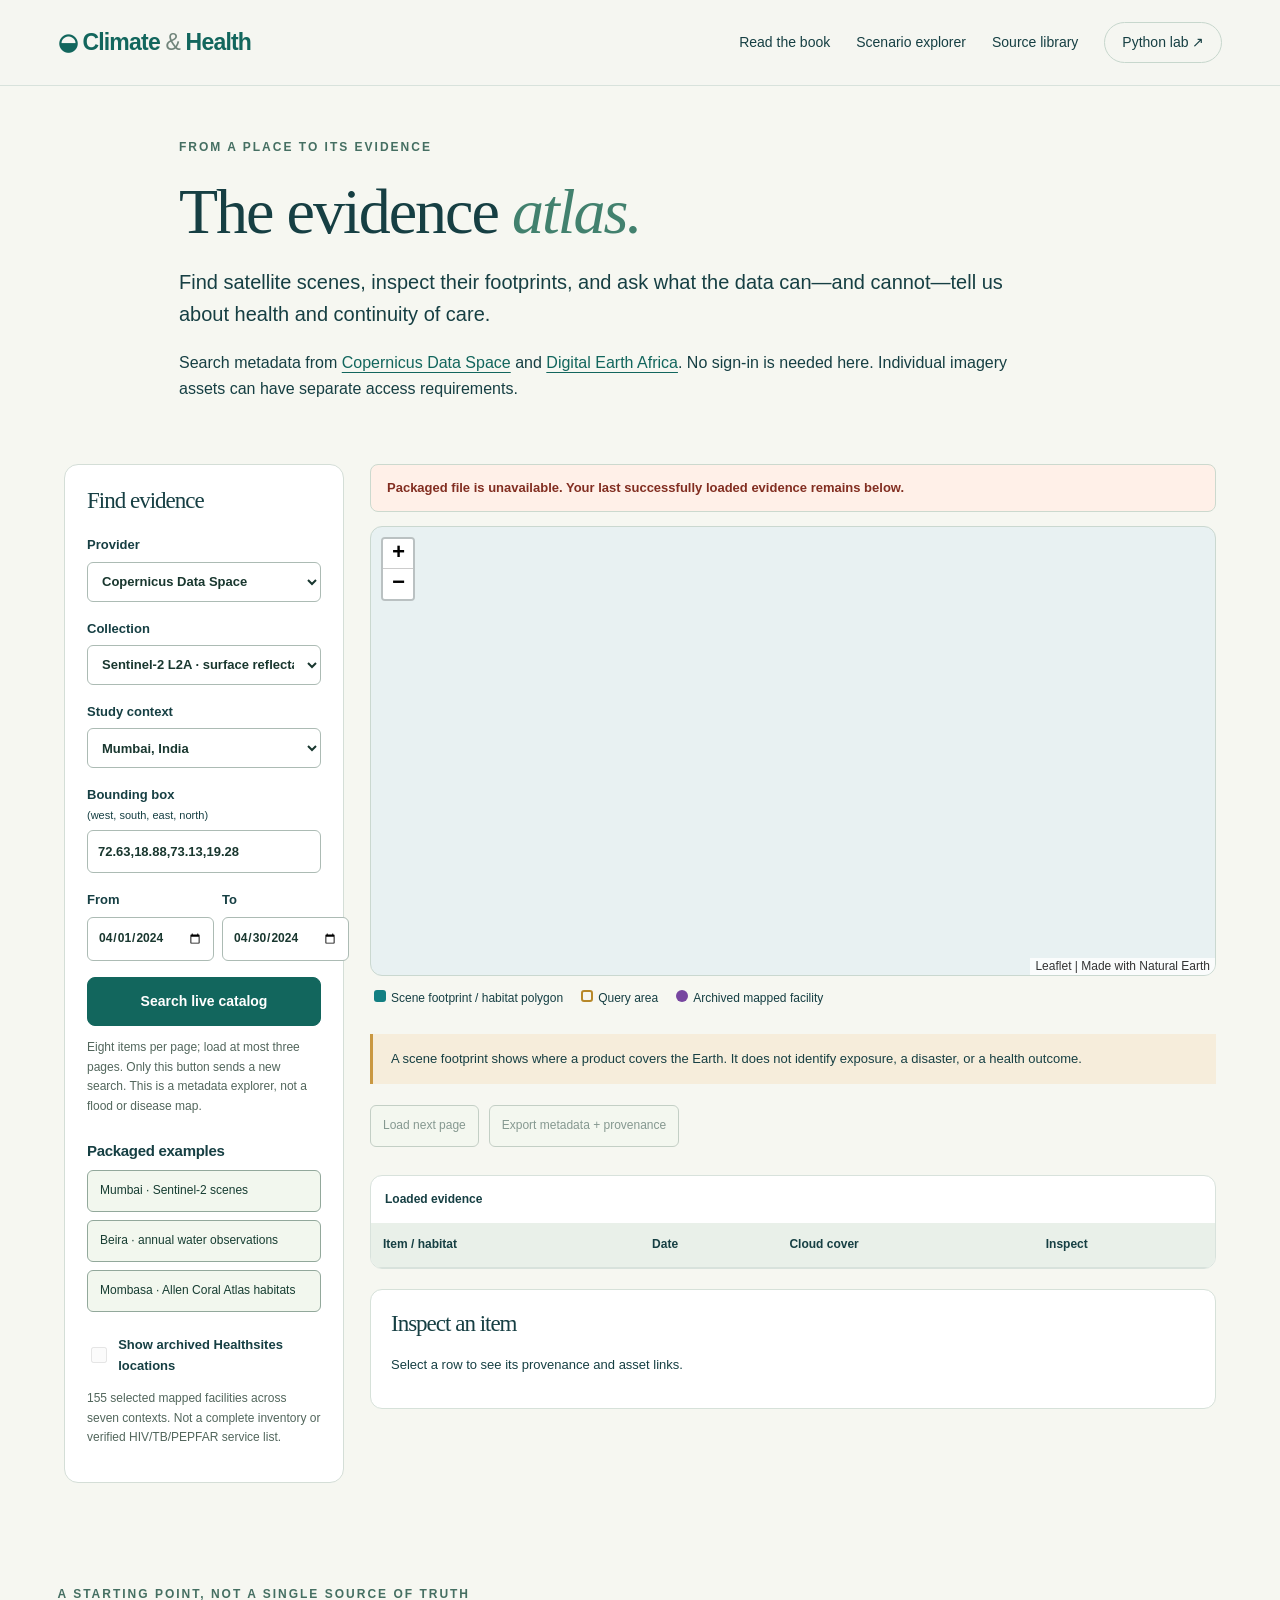
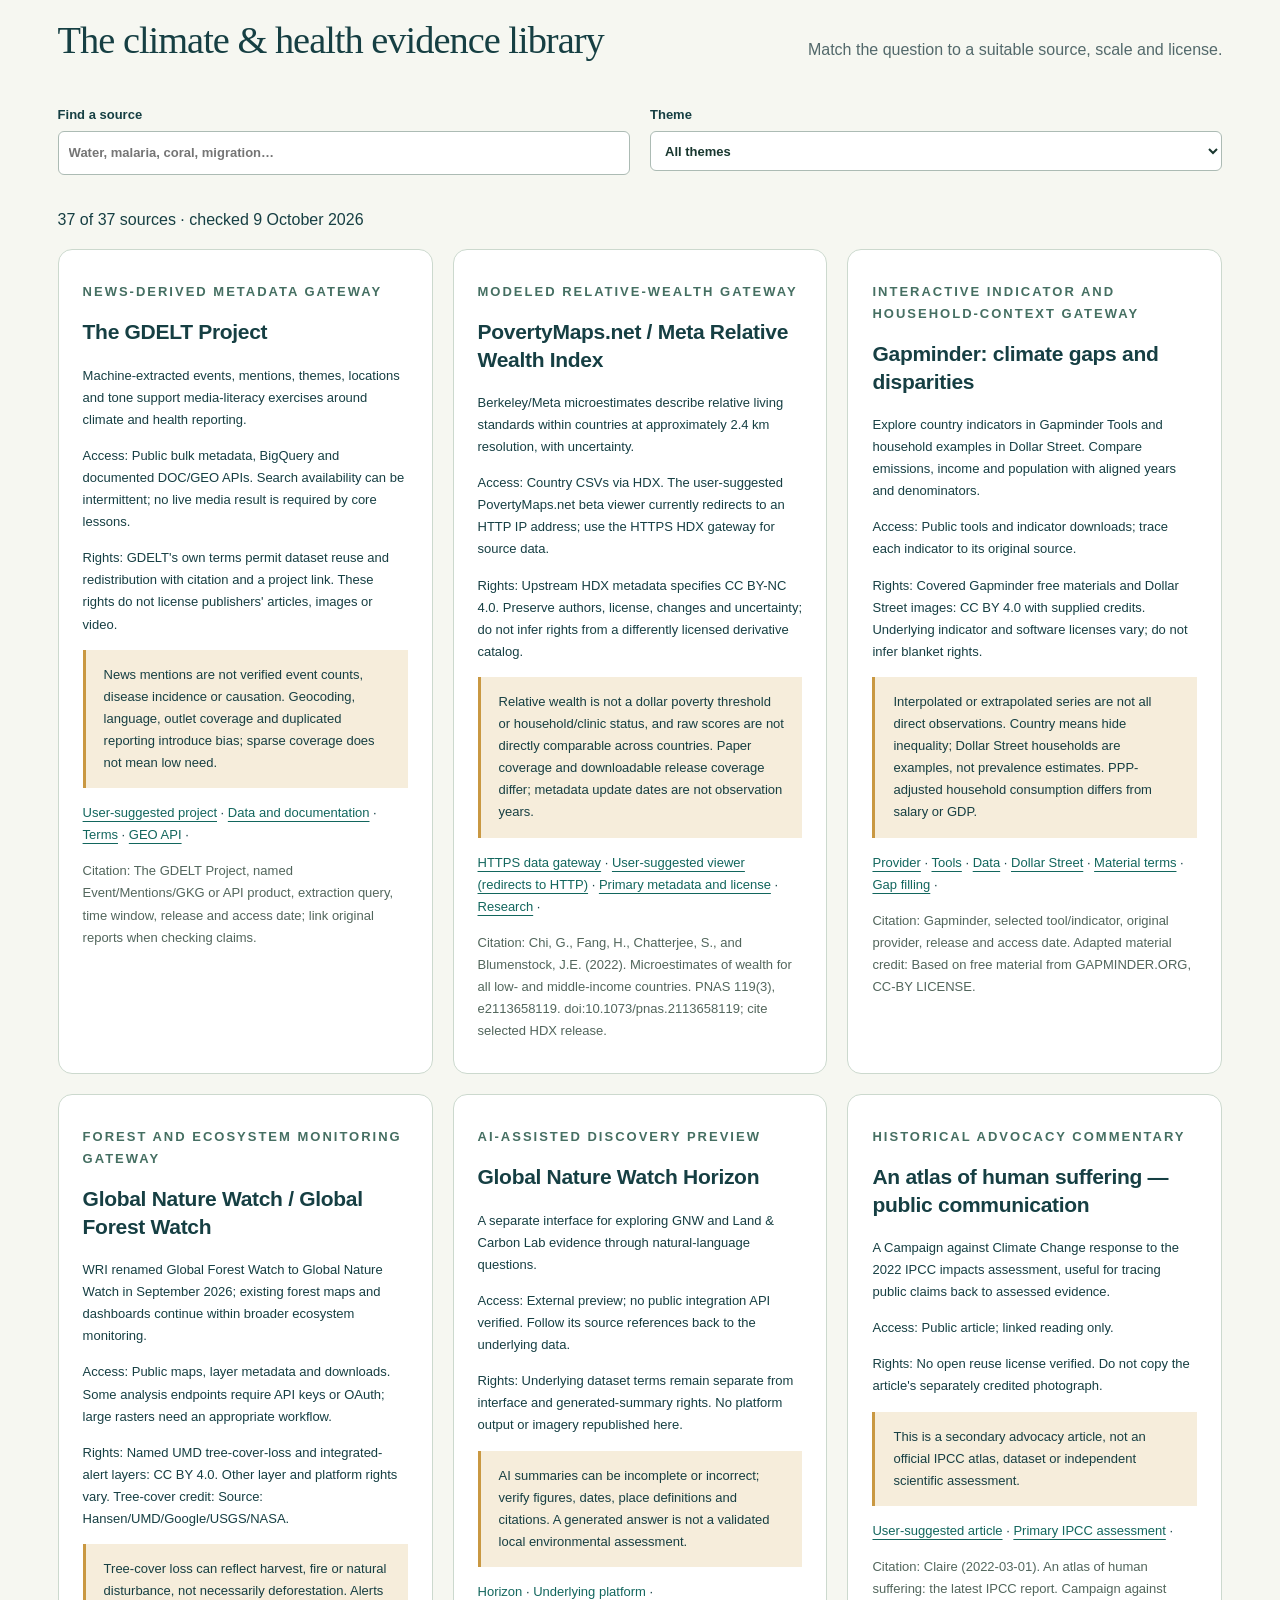
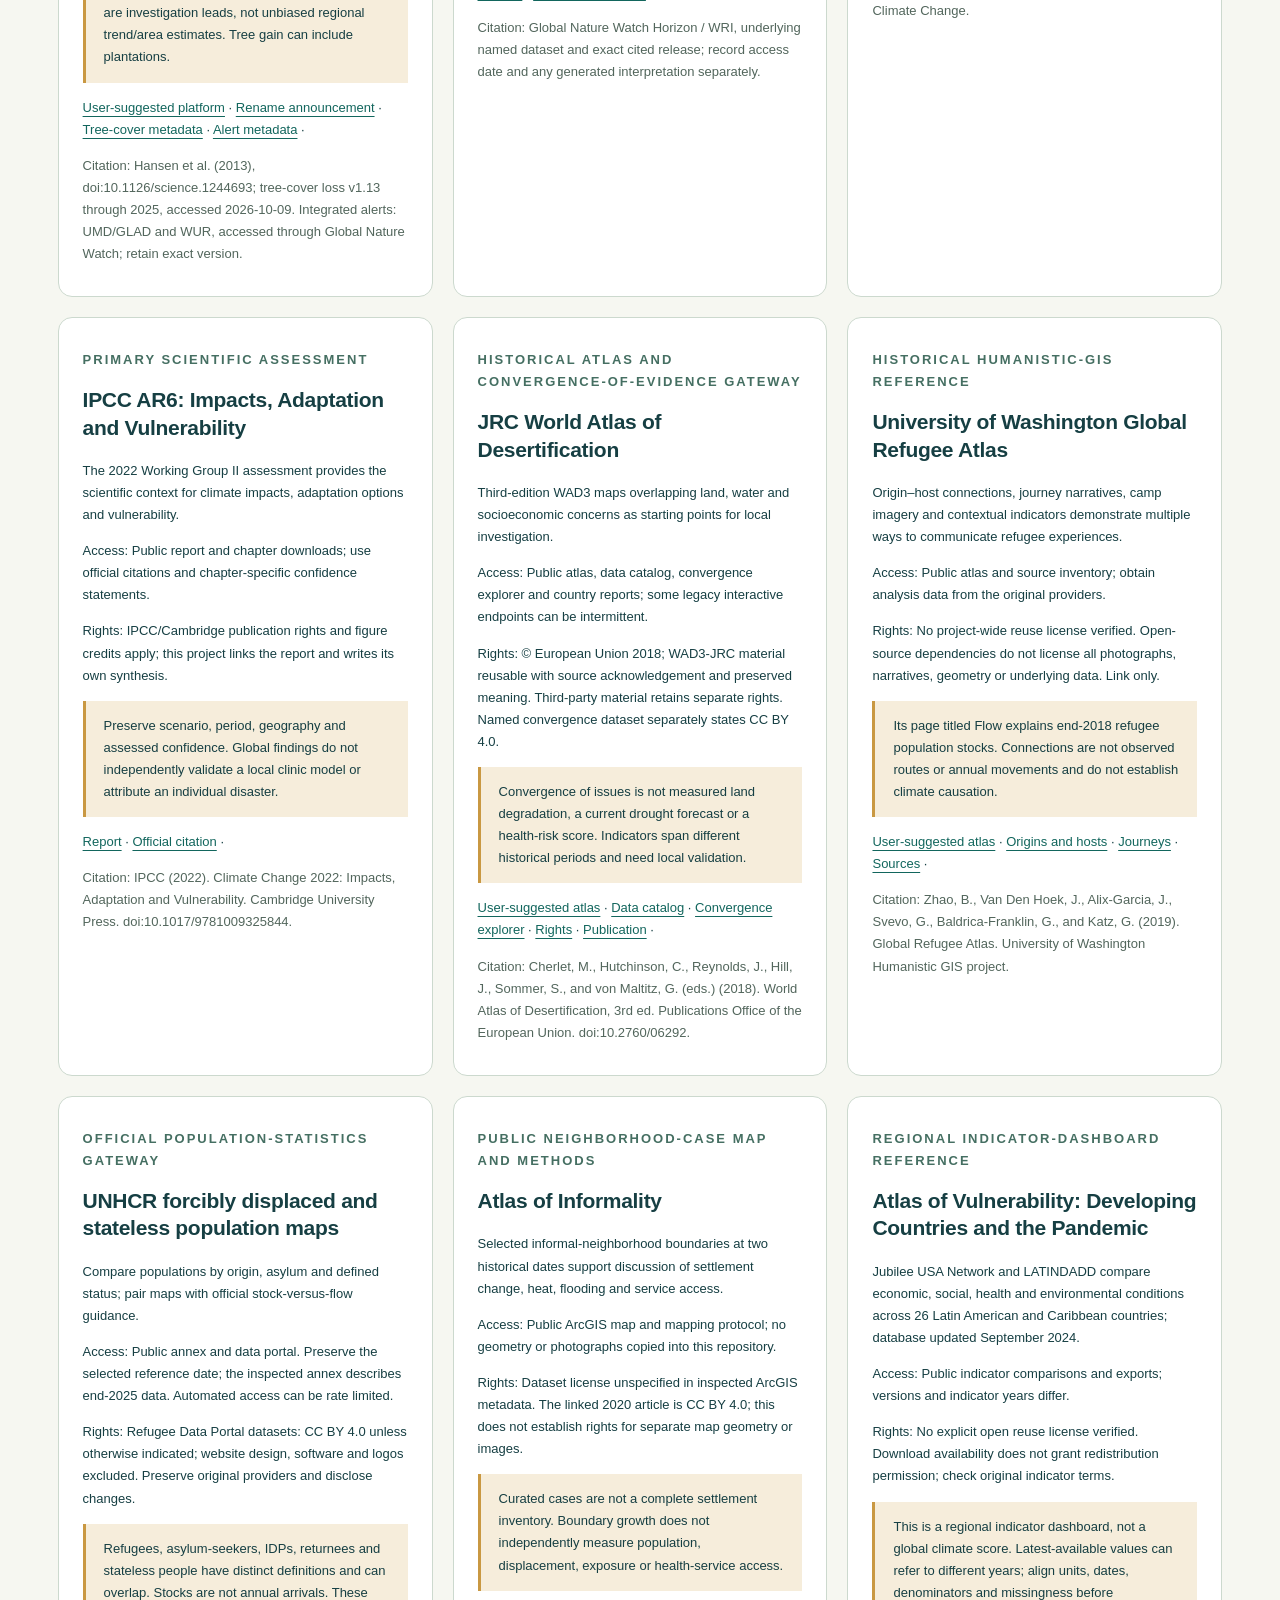
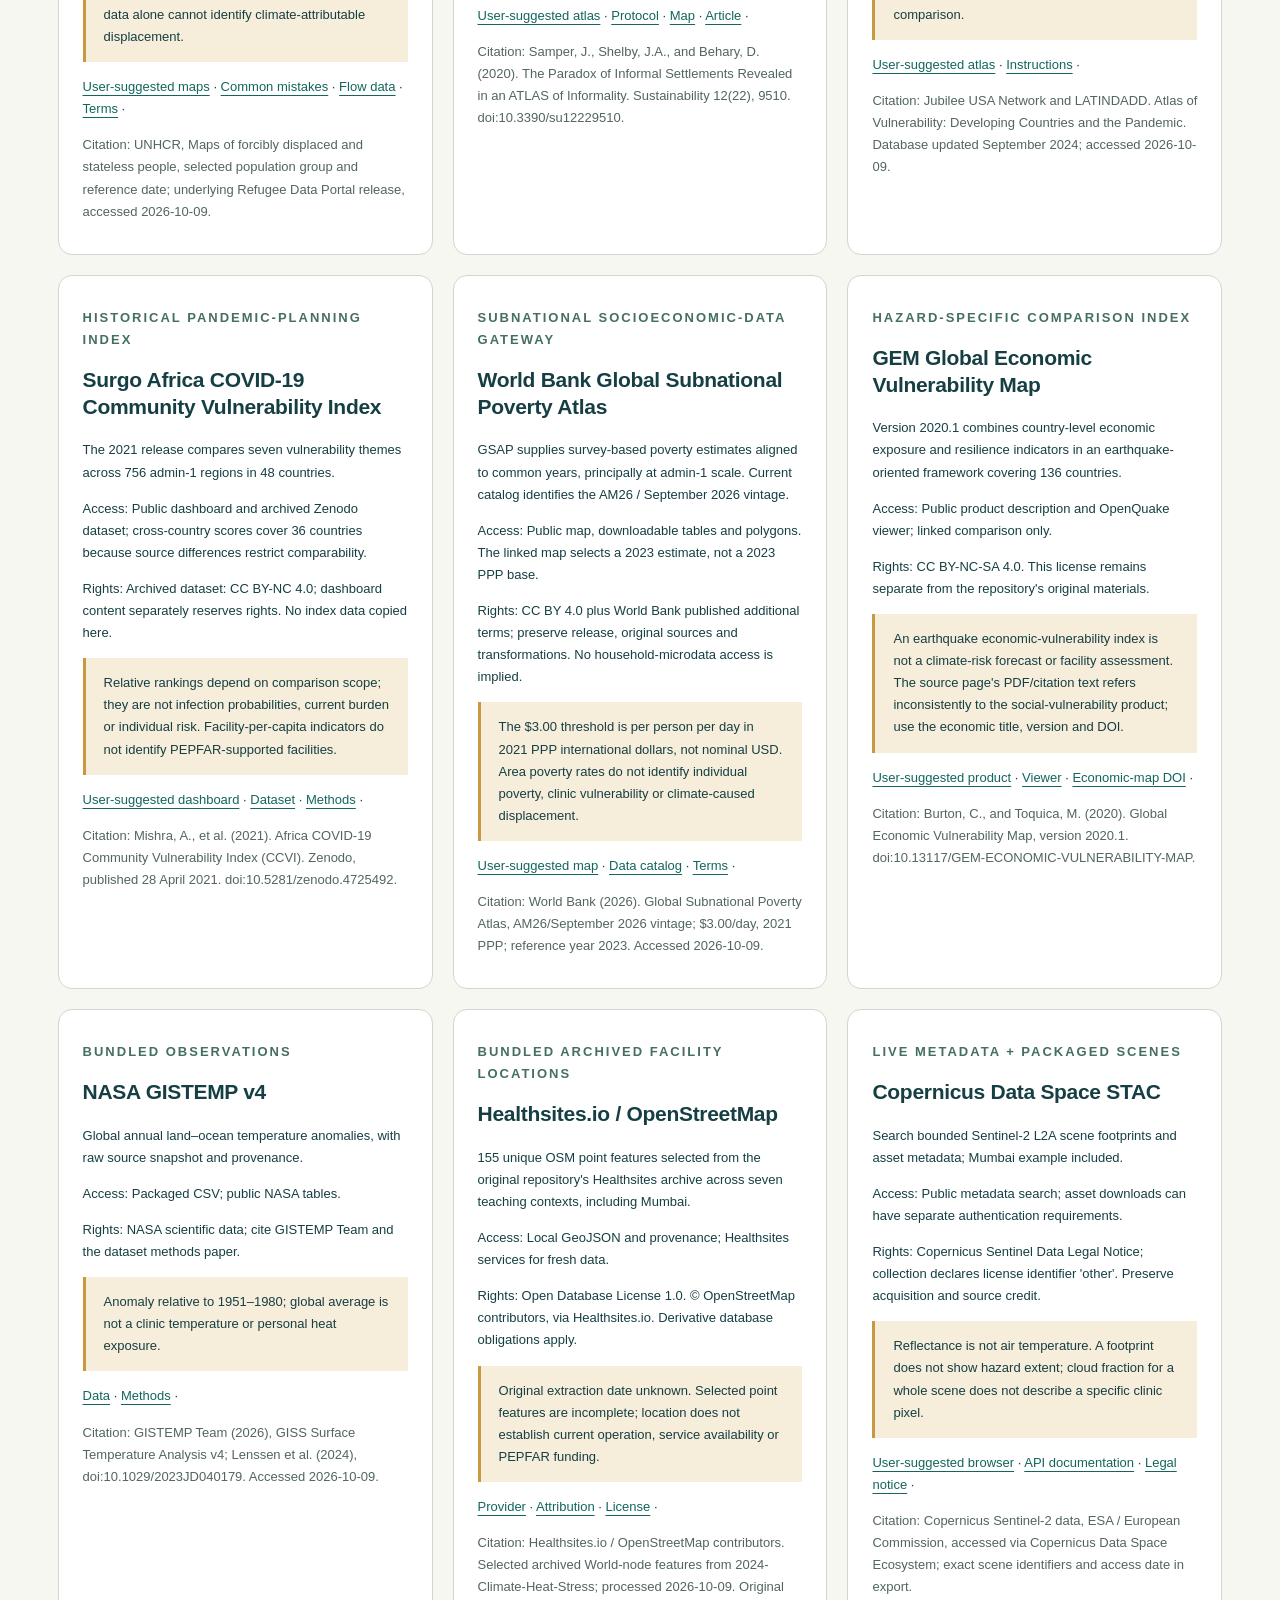
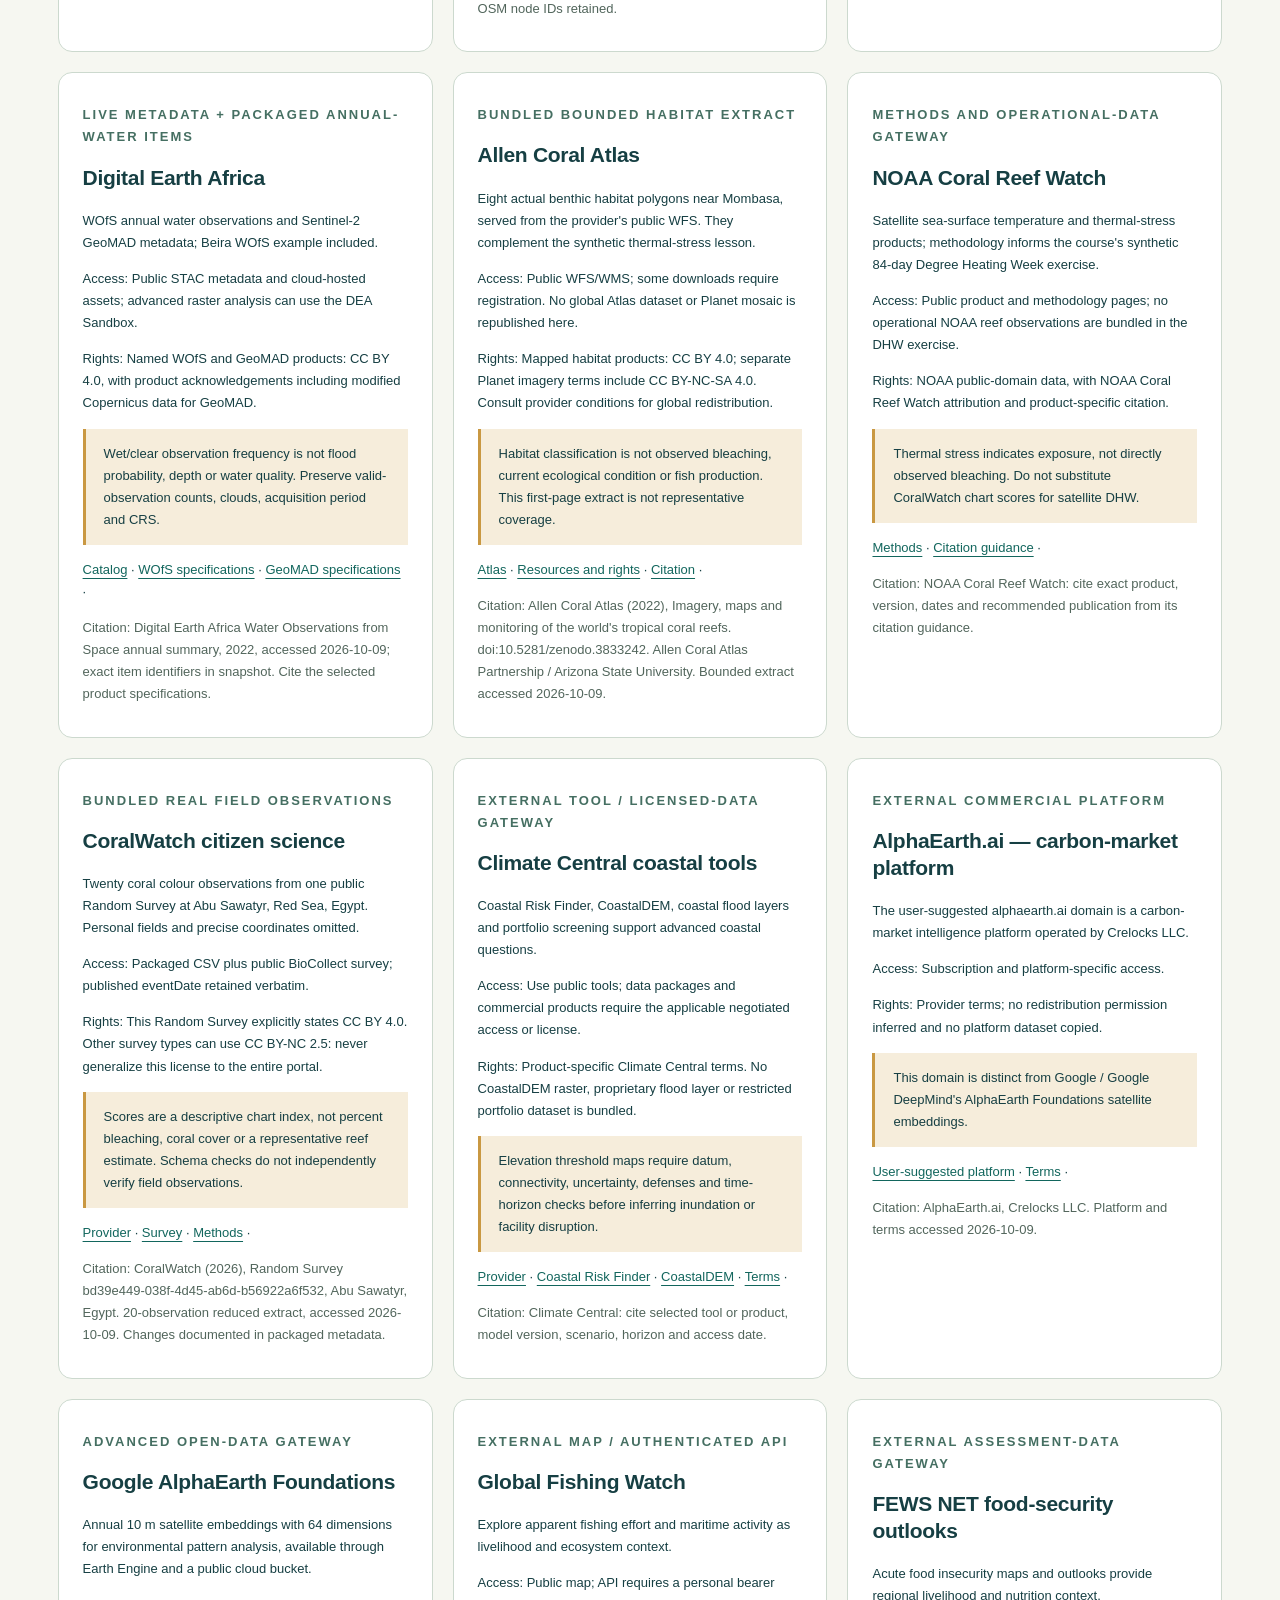
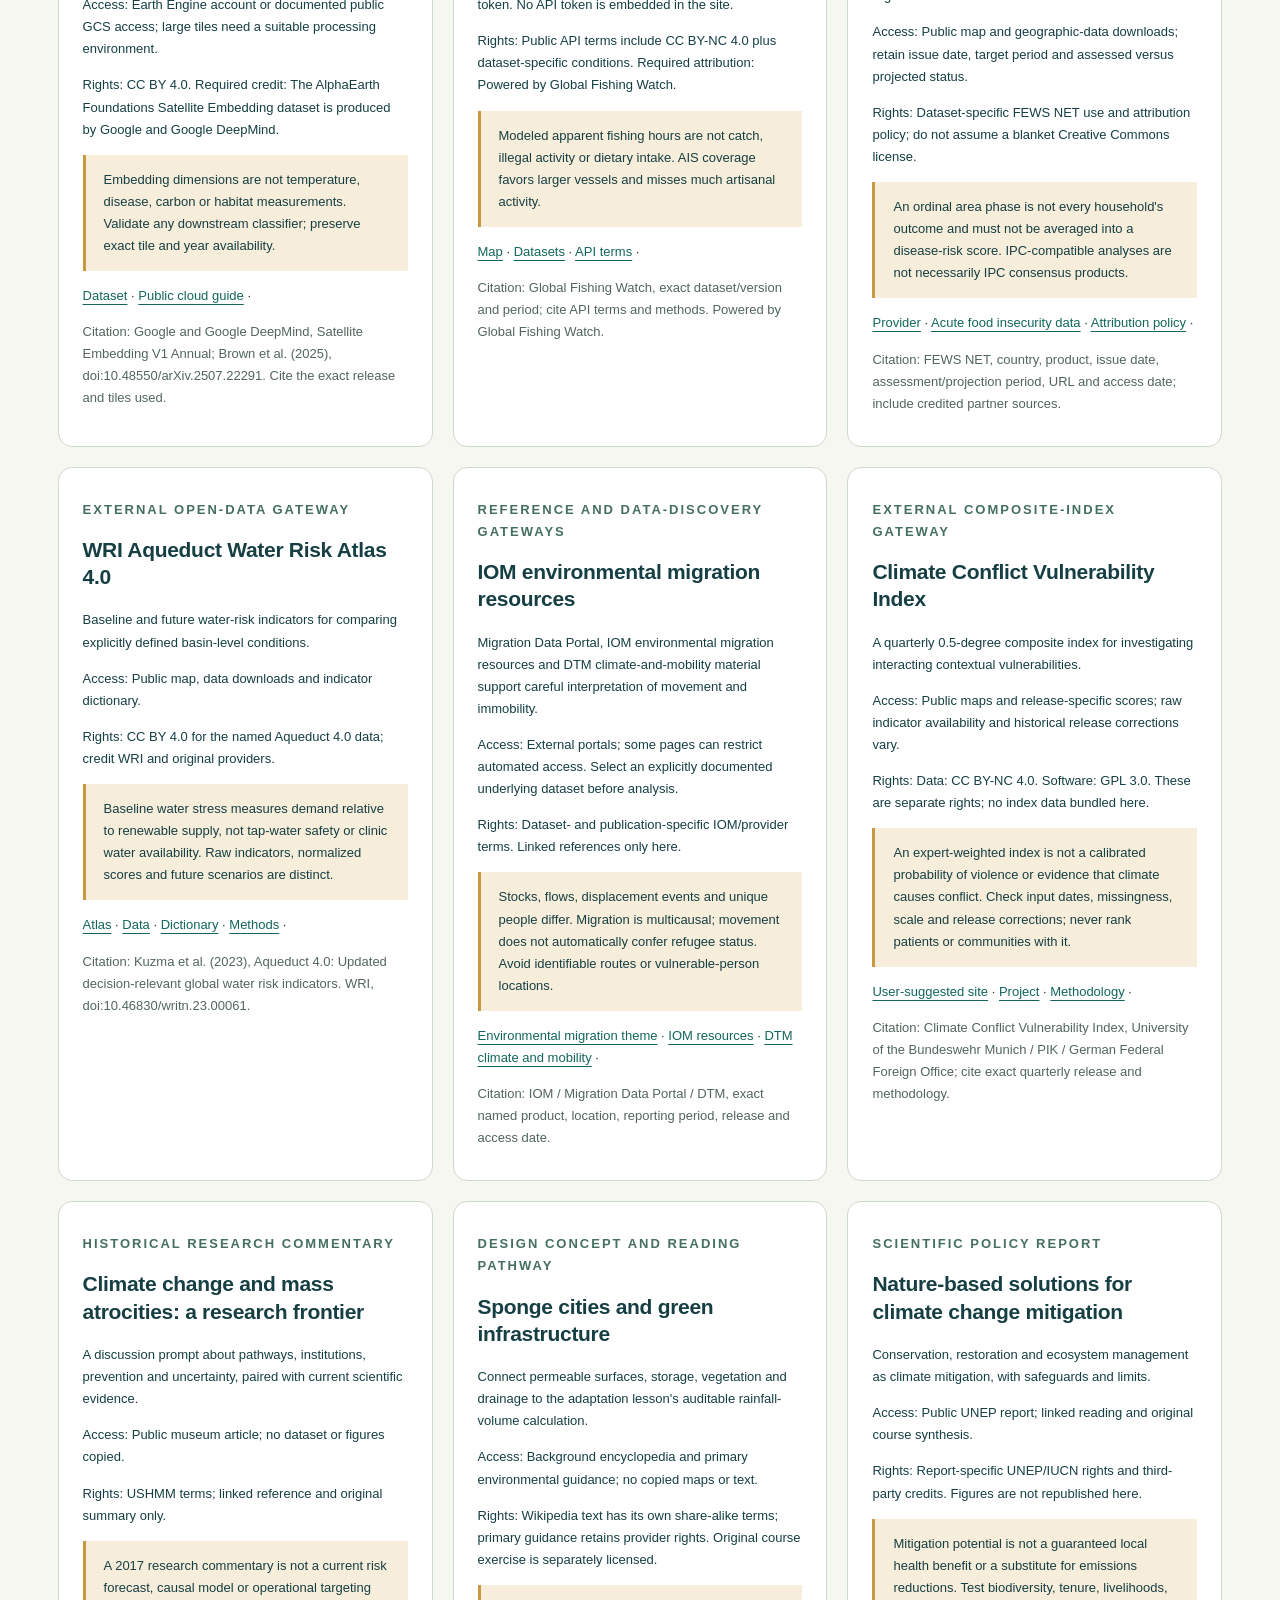
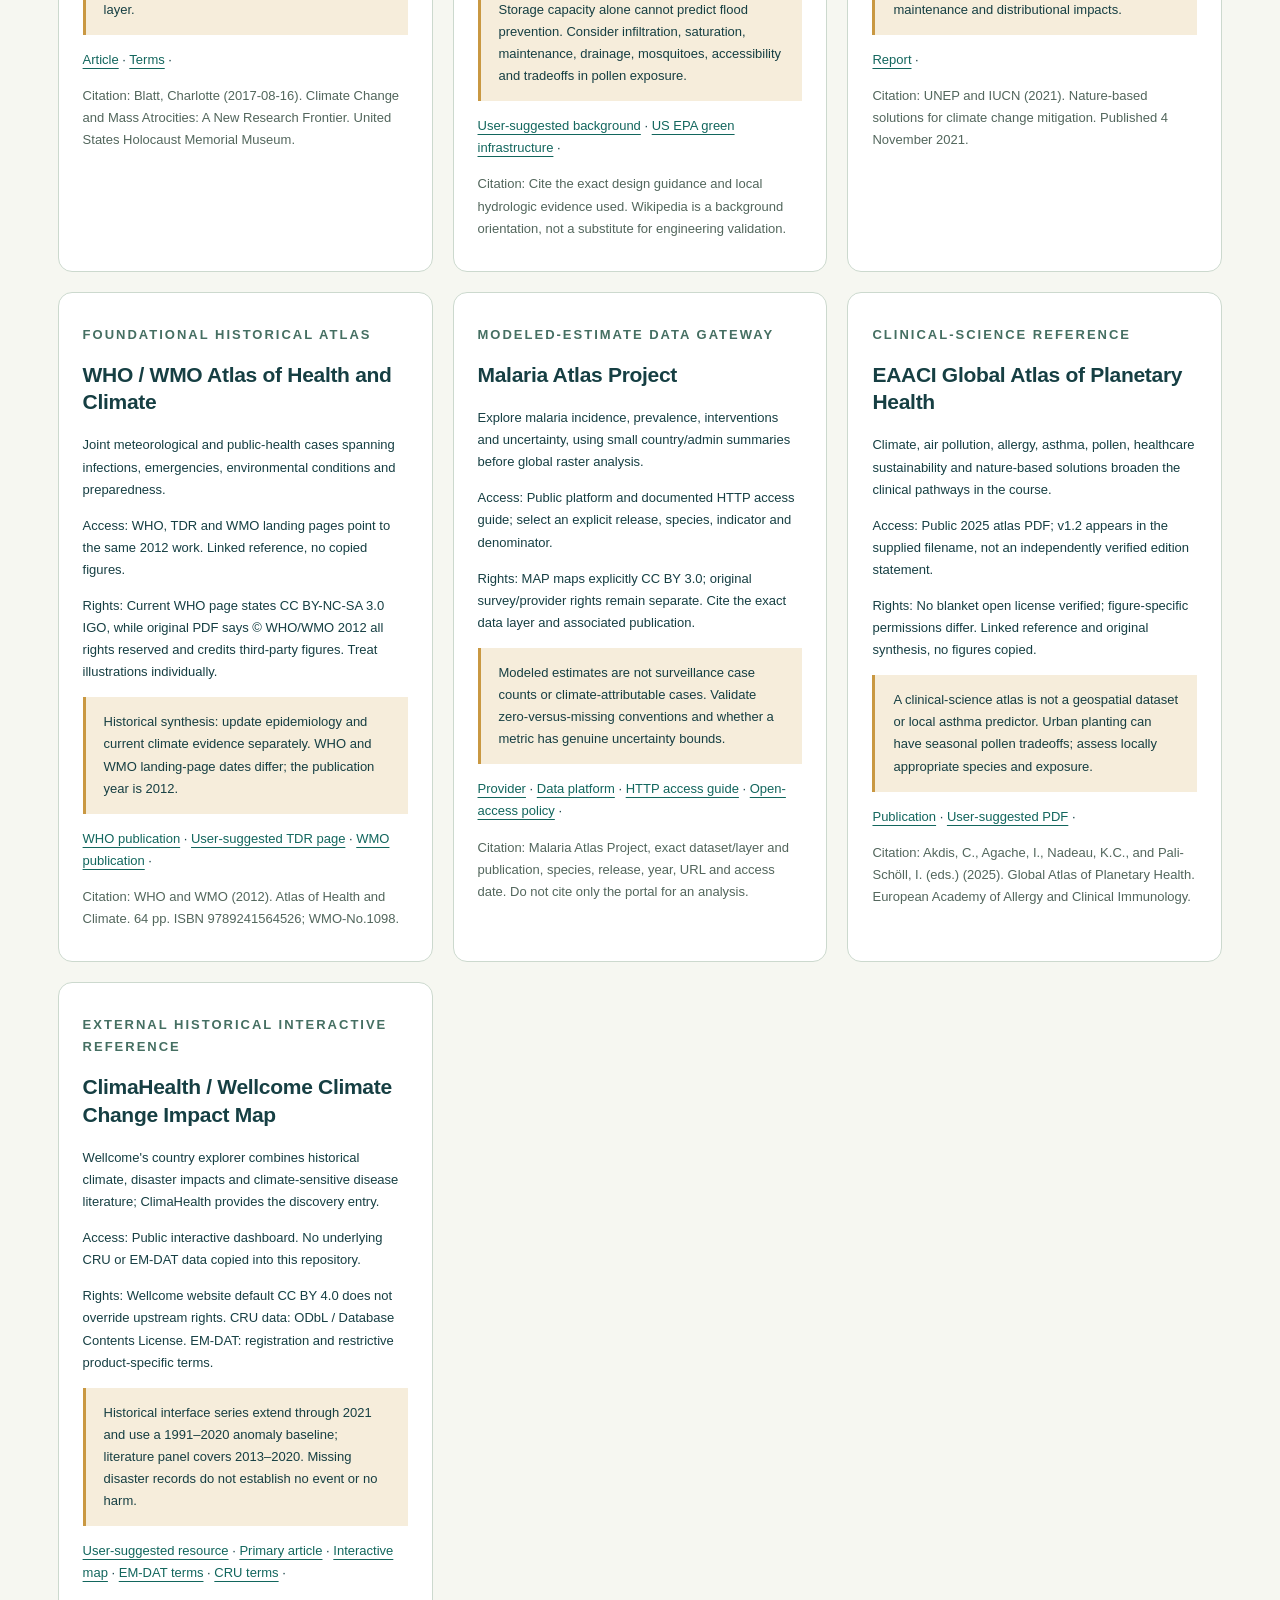
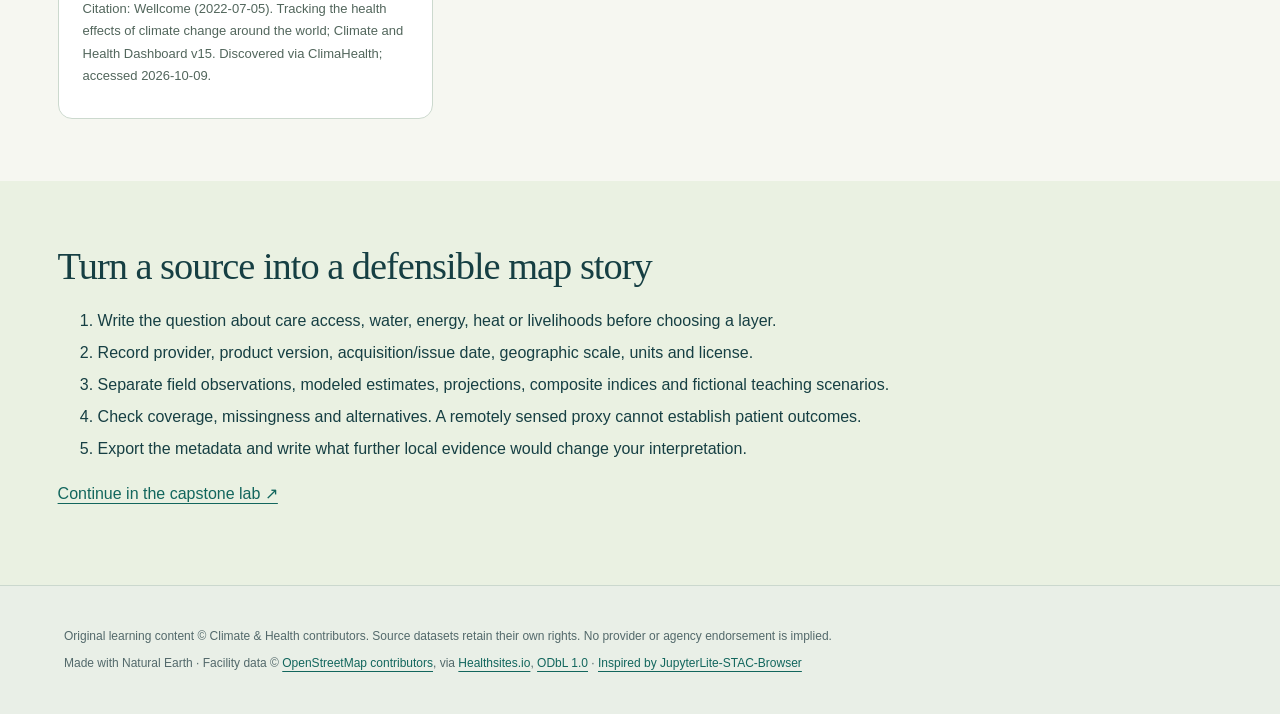
==== web/stac/index.html @ 59b3978a "feat: build climate and health JupyterLite learning site" ====
<!doctype html>
<html lang="en"><head><meta charset="utf-8"><meta name="viewport" content="width=device-width,initial-scale=1"><meta name="description" content="Discover Copernicus and Digital Earth Africa scene metadata, inspect real reef habitats, and explore a curated climate-health evidence library."><title>Evidence Atlas · Climate & Health</title><link rel="stylesheet" href="../site.css"><link rel="stylesheet" href="vendor/leaflet.css"><link rel="stylesheet" href="atlas.css"></head>
<body><a class="skip" href="#main">Skip to content</a><header class="topbar"><a class="brand" href="../">◒ Climate <span>&</span> Health</a><nav aria-label="Main"><a href="../book/">Read the book</a><a href="../explore/">Scenario explorer</a><a href="#library">Source library</a><a class="nav-button" href="../lite/lab/index.html?path=notebooks/00_start_here.ipynb">Python lab ↗</a></nav></header>
<main id="main"><section class="atlas-intro"><p class="eyebrow">From a place to its evidence</p><h1>The evidence <em>atlas.</em></h1><p class="lede">Find satellite scenes, inspect their footprints, and ask what the data can—and cannot—tell us about health and continuity of care.</p><p>Search metadata from <a href="https://browser.stac.dataspace.copernicus.eu/" target="_blank" rel="noopener">Copernicus Data Space</a> and <a href="https://explorer.digitalearth.africa/" target="_blank" rel="noopener">Digital Earth Africa</a>. No sign-in is needed here. Individual imagery assets can have separate access requirements.</p></section>
<section class="atlas-workspace" aria-label="Satellite metadata explorer"><form id="search-form" class="atlas-controls"><h2>Find evidence</h2>
<label>Provider<select id="provider"><option value="copernicus">Copernicus Data Space</option><option value="dea">Digital Earth Africa</option></select></label>
<label>Collection<select id="collection"><option value="sentinel-2-l2a">Sentinel-2 L2A · surface reflectance</option></select></label>
<label>Study context<select id="context"><option value="mumbai">Mumbai, India</option><option value="beira">Beira, Mozambique</option><option value="durban">Durban, South Africa</option><option value="mombasa">Mombasa, Kenya</option><option value="lusaka">Lusaka, Zambia</option><option value="kampala">Kampala, Uganda</option><option value="lagos">Lagos, Nigeria</option></select></label>
<label>Bounding box <span>(west, south, east, north)</span><input id="bbox" value="72.63,18.88,73.13,19.28" required></label>
<div class="date-row"><label>From<input id="start" type="date" value="2024-04-01" required></label><label>To<input id="end" type="date" value="2024-04-30" required></label></div>
<button class="button" type="submit" id="search">Search live catalog</button><p class="hint">Eight items per page; load at most three pages. Only this button sends a new search. This is a metadata explorer, not a flood or disease map.</p>
<h3>Packaged examples</h3><button type="button" class="snapshot" data-snapshot="copernicus_mumbai">Mumbai · Sentinel-2 scenes</button><button type="button" class="snapshot" data-snapshot="dea_beira">Beira · annual water observations</button><button type="button" class="snapshot" data-snapshot="allen_mombasa">Mombasa · Allen Coral Atlas habitats</button>
<label class="check"><input type="checkbox" id="facilities"> Show archived Healthsites locations</label><p class="hint">155 selected mapped facilities across seven contexts. Not a complete inventory or verified HIV/TB/PEPFAR service list.</p></form>
<div class="atlas-results"><p id="status" role="status" aria-live="polite">Choose a packaged example or search a live catalog.</p><div id="evidence-map" role="region" aria-label="Satellite footprints and contextual facility locations"></div><div class="map-key"><span><i class="swatch scene"></i>Scene footprint / habitat polygon</span><span><i class="swatch area"></i>Query area</span><span><i class="swatch facility"></i>Archived mapped facility</span></div><p id="interpretation" class="note">A scene footprint shows where a product covers the Earth. It does not identify exposure, a disaster, or a health outcome.</p>
<div class="result-actions"><button id="next" type="button" disabled>Load next page</button><button id="export" type="button" disabled>Export metadata + provenance</button></div><p id="loaded-query" class="hint"></p><div class="table-wrap"><table><caption id="result-caption">Loaded evidence</caption><thead><tr><th scope="col">Item / habitat</th><th scope="col">Date</th><th scope="col">Cloud cover</th><th scope="col">Inspect</th></tr></thead><tbody id="results"></tbody></table></div><section id="detail" class="detail" aria-live="polite"><h2>Inspect an item</h2><p>Select a row to see its provenance and asset links.</p></section>
</div></section>
<section id="library" class="section"><div class="section-heading"><div><p class="eyebrow">A starting point, not a single source of truth</p><h2>The climate & health evidence library</h2></div><p>Match the question to a suitable source, scale and license.</p></div><div class="library-controls"><label>Find a source<input id="source-search" type="search" placeholder="Water, malaria, coral, migration…"></label><label>Theme<select id="theme"><option value="all">All themes</option></select></label></div><p id="library-count" role="status"></p><div id="source-cards" class="source-grid"></div></section>
<section class="section reading-task"><h2>Turn a source into a defensible map story</h2><ol><li>Write the question about care access, water, energy, heat or livelihoods before choosing a layer.</li><li>Record provider, product version, acquisition/issue date, geographic scale, units and license.</li><li>Separate field observations, modeled estimates, projections, composite indices and fictional teaching scenarios.</li><li>Check coverage, missingness and alternatives. A remotely sensed proxy cannot establish patient outcomes.</li><li>Export the metadata and write what further local evidence would change your interpretation.</li></ol><p><a href="../lite/lab/index.html?path=notebooks/12_capstone.ipynb">Continue in the capstone lab ↗</a></p></section>
</main><footer class="atlas-footer"><p>Original learning content © Climate & Health contributors. Source datasets retain their own rights. No provider or agency endorsement is implied.</p><p>Made with Natural Earth · Facility data © <a href="https://www.openstreetmap.org/copyright">OpenStreetMap contributors</a>, via <a href="https://healthsites.io/">Healthsites.io</a>, <a href="../data/healthsites_ODbL-1.0.txt">ODbL 1.0</a> · <a href="https://github.com/jltobias/JupyterLite-STAC-Browser">Inspired by JupyterLite-STAC-Browser</a></p></footer><script src="vendor/leaflet.js"></script><script type="module" src="atlas.js"></script></body></html>
---- web/site.css ----
[hidden]{display:none!important}
:root{--ink:#163f43;--muted:#53696b;--teal:#12665d;--dark:#103c3d;--paper:#f6f7f1;--line:#d8e2dc;--mint:#e2eee4;--gold:#d8a758;--white:#fff;--radius:18px}*{box-sizing:border-box}body{margin:0;background:var(--paper);color:var(--ink);font-family:Inter,"Segoe UI",Arial,sans-serif;font-size:16px;line-height:1.65}a{color:var(--teal);text-underline-offset:4px}button,input,select{font:inherit}button,a,input,select,summary{touch-action:manipulation}button{cursor:pointer}a:focus-visible,button:focus-visible,input:focus-visible,select:focus-visible,summary:focus-visible{outline:3px solid #bd7511;outline-offset:4px}.skip{position:absolute;left:8px;top:-100px;z-index:100;background:white;padding:10px}.skip:focus{top:8px}.topbar{padding:22px 4.5%;border-bottom:1px solid var(--line);display:flex;align-items:center;justify-content:space-between;gap:24px;background:#f6f7f1ed}.brand{text-decoration:none;font-size:23px;font-weight:750;white-space:nowrap;letter-spacing:-.8px}.brand span:not(.brandmark){font-weight:400;color:#71857b}.brandmark{font-size:30px;margin-right:8px;color:#4f8a72}.topbar nav{display:flex;align-items:center;gap:26px;font-size:14px}.topbar nav a{text-decoration:none;color:var(--ink)}.nav-button{border:1px solid #c7d7cd;padding:8px 17px;border-radius:24px}.hero{display:grid;grid-template-columns:1fr 1fr;gap:5%;padding:70px 4.5% 48px;max-width:1600px;margin:auto}.hero-copy{align-self:center;max-width:690px}.eyebrow{font-size:12px;font-weight:750;letter-spacing:2px;text-transform:uppercase;color:#456f62;margin:0 0 20px}h1{font-family:Georgia,serif;font-size:clamp(44px,4.6vw,76px);line-height:1.06;letter-spacing:-2px;font-weight:400;margin:0 0 28px}h1 em{color:#42816e;font-weight:400}h2{font-family:Georgia,serif;font-weight:400;line-height:1.2;font-size:clamp(30px,3vw,44px);letter-spacing:-1px;margin:0 0 16px}h3{font-size:21px;line-height:1.3;letter-spacing:-.3px}.lede{font-size:20px;line-height:1.6;max-width:600px}.hero-copy>p:not(.eyebrow){color:var(--muted)}.actions{display:flex;gap:12px;flex-wrap:wrap;margin-top:26px}.button{display:inline-flex;align-items:center;justify-content:center;gap:22px;text-decoration:none;border-radius:8px;padding:12px 22px;border:1px solid var(--teal);background:var(--teal);color:white;font-weight:650;font-size:14px}.button.secondary{color:var(--ink);background:transparent;border-color:#b9cbc0}.button:hover{filter:brightness(.94)}.hero-meta{display:flex;gap:22px;margin-top:28px;font-size:12px;color:var(--muted)}.hero-meta span:before{content:'•';color:#649b75;margin-right:7px}.hero-art{margin:0;align-self:center}.hero-art img{width:100%;aspect-ratio:1.15;object-fit:cover;border-radius:45% 45% 18px 18px;box-shadow:0 24px 60px #234b3514}.hero-art figcaption{font-size:11px;color:var(--muted);text-align:center;margin-top:10px}.section{max-width:1600px;margin:auto;padding:62px 4.5%}.section-heading{display:flex;justify-content:space-between;align-items:end;margin-bottom:25px;gap:24px}.section-heading .eyebrow{margin-bottom:12px}.section-heading>p{color:var(--muted)}.cards{display:grid;grid-template-columns:repeat(3,1fr);gap:22px}.card{border:1px solid var(--line);border-radius:var(--radius);background:#fff9;padding:28px;text-decoration:none;color:var(--ink);transition:transform .2s,box-shadow .2s}.card:hover{transform:translateY(-4px);box-shadow:0 10px 20px #163f4310}.card-number{font-size:11px;letter-spacing:1.3px;font-weight:700;color:var(--teal)}.card h3{display:flex;justify-content:space-between}.card p{color:var(--muted);font-size:15px}.card-link{font-weight:650;font-size:14px}.evidence-band{background:var(--dark);color:#f2f7ee;padding:52px 7%;display:grid;grid-template-columns:1fr 1fr;gap:8%}.evidence-band .eyebrow{color:#a8c9b4}.evidence-band p{color:#d2e3d9}.evidence-band a{color:#cbe8be}.path-grid{display:grid;grid-template-columns:repeat(3,1fr);gap:40px}.path-grid p{color:var(--muted)}.path-grid a{font-size:14px;font-weight:650}.pill{border-radius:20px;background:var(--mint);padding:6px 10px;font-size:10px;font-weight:700;letter-spacing:1px}.tools-section{border-top:1px solid var(--line);display:flex;justify-content:space-between;align-items:center;gap:30px}.tools-section p{max-width:600px;color:var(--muted)}footer{border-top:1px solid var(--line);padding:25px 4.5%;font-size:12px;color:var(--muted)}footer p{margin:5px 0}.explore-head{padding:28px 3% 16px;display:flex;justify-content:space-between;align-items:end;gap:20px}.explore-head h1{font-size:38px;letter-spacing:-1px;margin:0}.explore-head p{font-size:14px;max-width:620px;margin:10px 0}.tag{display:inline-block;background:#f3e1ba;color:#634415;padding:4px 10px;border-radius:5px;font-size:11px;font-weight:750;letter-spacing:.5px}.workspace{display:grid;grid-template-columns:285px minmax(0,1fr);gap:22px;padding:0 3% 35px}.controls{border:1px solid var(--line);background:white;border-radius:14px;padding:22px;align-self:start}.controls h2{font-family:inherit;font-size:19px;font-weight:650;letter-spacing:0}.control{margin:20px 0}.control label{display:block;font-size:13px;font-weight:650;margin-bottom:6px}.control select{width:100%;padding:9px;border-radius:6px;border:1px solid #bdcfc3;color:var(--ink);background:#fbfcf8}.control input[type=range]{width:100%;accent-color:var(--teal)}.control output{float:right;color:var(--teal)}.hint{font-size:12px;color:var(--muted);line-height:1.5}.controls button{width:100%;margin:6px 0}.view-panel{min-width:0}.tabs{display:flex;gap:5px;flex-wrap:wrap;margin-bottom:14px}.tabs button{padding:10px 17px;background:transparent;border:1px solid var(--line);border-radius:24px;font-size:13px;color:var(--ink)}.tabs button[aria-selected=true]{background:var(--teal);color:white;border-color:var(--teal)}.metrics{display:grid;grid-template-columns:repeat(4,1fr);gap:12px;margin-bottom:15px}.metric{padding:14px 17px;background:#fff;border:1px solid var(--line);border-radius:11px}.metric .value{display:block;font-size:27px;line-height:1.2;font-weight:700}.metric .label{font-size:11px;color:var(--muted)}.visual{background:white;border:1px solid var(--line);border-radius:14px;overflow:hidden;position:relative}.visual-title{padding:16px 20px;border-bottom:1px solid var(--line);display:flex;justify-content:space-between;align-items:center;gap:15px}.visual-title h2{font-family:inherit;font-weight:650;font-size:17px;letter-spacing:0;margin:0}.visual-title span{font-size:11px;color:var(--muted)}#map,#plot{width:100%;height:490px}#map{display:block;background:#eaf1f1}#plot[hidden],#map[hidden]{display:none}.legend{padding:11px 20px;display:flex;gap:20px;font-size:12px;flex-wrap:wrap;background:#f7faf7}.legend i{width:11px;height:11px;display:inline-block;border-radius:50%;margin-right:6px}.explanation{padding:17px 20px;border-top:1px solid var(--line);font-size:13px;background:#fafbf8}.explanation p{margin:5px 0}#view-status{margin:12px 0;font-size:12px;color:var(--muted)}.table-wrap{overflow:auto;margin-top:20px;border:1px solid var(--line);border-radius:12px;background:white}table{border-collapse:collapse;width:100%;font-size:13px;text-align:left}th,td{padding:12px;border-bottom:1px solid var(--line);white-space:nowrap}th{background:#e9f0e9;font-weight:650}caption{text-align:left;padding:14px;font-weight:650}tr.selected{background:#eef5e8}.tour-box{background:#e7efdf;border-radius:12px;padding:22px;margin:15px 0}.tour-box h3{margin:5px 0}.tour-actions{display:flex;gap:10px;margin-top:15px}.tour-actions button{border:1px solid #9eb795;border-radius:6px;padding:8px 15px;background:white}.compare{padding:24px}.compare-row{display:grid;grid-template-columns:220px 1fr 70px;gap:12px;align-items:center;margin:18px 0;font-size:13px}.bar{background:#dce9de;height:25px;border-radius:3px;overflow:hidden}.bar span{display:block;height:100%;background:var(--teal);min-width:1px}.quiz{padding:22px;border:1px solid var(--line);border-radius:12px;margin-top:20px;background:white}.quiz h3{margin-top:0}.quiz label{display:block;padding:6px 0;font-size:14px}.quiz button{margin-top:12px}.quiz-feedback{padding:10px 0;font-size:13px}details{margin-top:18px;font-size:13px}summary{cursor:pointer;font-weight:650}.error{color:#923821;font-weight:600}svg text{font-family:"Segoe UI",Arial,sans-serif}svg [role=button]{cursor:pointer}svg [role=button]:focus{outline:3px solid #ab6b00}.note{padding:14px 18px;border-left:3px solid #c99842;background:#f6eddb;font-size:13px}.map-controls{display:flex;gap:6px;padding:8px 20px;background:#f7faf7}.map-controls button{background:white;border:1px solid #adbfba;border-radius:5px;padding:4px 12px}.flashcard{background:#f0f5ec;border:1px solid #d4e0ce;border-radius:8px;padding:12px;margin-bottom:15px}.flashcard summary{font-weight:600}
@media(max-width:1050px){.topbar{align-items:flex-start;flex-direction:column;gap:12px}.topbar nav{gap:18px}.hero{padding-top:38px}.hero-meta{gap:10px;flex-wrap:wrap}.metrics{grid-template-columns:repeat(2,1fr)}.workspace{grid-template-columns:245px minmax(0,1fr)}.tools-section{display:block}}@media(max-width:750px){.topbar nav{flex-wrap:wrap;font-size:12px;gap:12px}.brand{font-size:21px}.hero{grid-template-columns:1fr;padding:35px 6%}.hero-art{margin-top:18px}.hero-art img{max-height:400px;object-position:center}.hero-copy{max-width:none}h1{font-size:49px}.hero-meta{font-size:11px}.cards,.path-grid,.evidence-band{grid-template-columns:1fr}.evidence-band{padding:35px 6%;gap:20px}.section{padding:38px 6%}.section-heading{display:block}.cards{gap:14px}.path-grid{gap:30px}.workspace{display:block;padding:0 4% 25px}.controls{margin-bottom:18px;display:grid;grid-template-columns:1fr 1fr;gap:0 18px}.controls h2,.controls>.hint,.controls>details{grid-column:1/-1}.controls .control{margin:9px 0}.explore-head{display:block;padding:25px 4% 15px}.explore-head h1{font-size:34px}.metrics{gap:8px}.metric{padding:12px}.visual-title{align-items:start;flex-direction:column;gap:3px}#map,#plot{height:370px}.compare-row{grid-template-columns:130px 1fr 50px;font-size:11px}.tabs button{padding:8px 12px}.section-heading>p{margin-bottom:0}.tools-section .actions{margin-top:16px}}@media(prefers-reduced-motion:reduce){*{transition:none!important;scroll-behavior:auto!important}}

button:disabled,select:disabled,input:disabled{opacity:.55;cursor:not-allowed}
---- web/stac/vendor/leaflet.css ----
/* required styles */

.leaflet-pane,
.leaflet-tile,
.leaflet-marker-icon,
.leaflet-marker-shadow,
.leaflet-tile-container,
.leaflet-pane > svg,
.leaflet-pane > canvas,
.leaflet-zoom-box,
.leaflet-image-layer,
.leaflet-layer {
	position: absolute;
	left: 0;
	top: 0;
	}
.leaflet-container {
	overflow: hidden;
	}
.leaflet-tile,
.leaflet-marker-icon,
.leaflet-marker-shadow {
	-webkit-user-select: none;
	   -moz-user-select: none;
	        user-select: none;
	  -webkit-user-drag: none;
	}
/* Prevents IE11 from highlighting tiles in blue */
.leaflet-tile::selection {
	background: transparent;
}
/* Safari renders non-retina tile on retina better with this, but Chrome is worse */
.leaflet-safari .leaflet-tile {
	image-rendering: -webkit-optimize-contrast;
	}
/* hack that prevents hw layers "stretching" when loading new tiles */
.leaflet-safari .leaflet-tile-container {
	width: 1600px;
	height: 1600px;
	-webkit-transform-origin: 0 0;
	}
.leaflet-marker-icon,
.leaflet-marker-shadow {
	display: block;
	}
/* .leaflet-container svg: reset svg max-width decleration shipped in Joomla! (joomla.org) 3.x */
/* .leaflet-container img: map is broken in FF if you have max-width: 100% on tiles */
.leaflet-container .leaflet-overlay-pane svg {
	max-width: none !important;
	max-height: none !important;
	}
.leaflet-container .leaflet-marker-pane img,
.leaflet-container .leaflet-shadow-pane img,
.leaflet-container .leaflet-tile-pane img,
.leaflet-container img.leaflet-image-layer,
.leaflet-container .leaflet-tile {
	max-width: none !important;
	max-height: none !important;
	width: auto;
	padding: 0;
	}

.leaflet-container img.leaflet-tile {
	/* See: https://bugs.chromium.org/p/chromium/issues/detail?id=600120 */
	mix-blend-mode: plus-lighter;
}

.leaflet-container.leaflet-touch-zoom {
	-ms-touch-action: pan-x pan-y;
	touch-action: pan-x pan-y;
	}
.leaflet-container.leaflet-touch-drag {
	-ms-touch-action: pinch-zoom;
	/* Fallback for FF which doesn't support pinch-zoom */
	touch-action: none;
	touch-action: pinch-zoom;
}
.leaflet-container.leaflet-touch-drag.leaflet-touch-zoom {
	-ms-touch-action: none;
	touch-action: none;
}
.leaflet-container {
	-webkit-tap-highlight-color: transparent;
}
.leaflet-container a {
	-webkit-tap-highlight-color: rgba(51, 181, 229, 0.4);
}
.leaflet-tile {
	filter: inherit;
	visibility: hidden;
	}
.leaflet-tile-loaded {
	visibility: inherit;
	}
.leaflet-zoom-box {
	width: 0;
	height: 0;
	-moz-box-sizing: border-box;
	     box-sizing: border-box;
	z-index: 800;
	}
/* workaround for https://bugzilla.mozilla.org/show_bug.cgi?id=888319 */
.leaflet-overlay-pane svg {
	-moz-user-select: none;
	}

.leaflet-pane         { z-index: 400; }

.leaflet-tile-pane    { z-index: 200; }
.leaflet-overlay-pane { z-index: 400; }
.leaflet-shadow-pane  { z-index: 500; }
.leaflet-marker-pane  { z-index: 600; }
.leaflet-tooltip-pane   { z-index: 650; }
.leaflet-popup-pane   { z-index: 700; }

.leaflet-map-pane canvas { z-index: 100; }
.leaflet-map-pane svg    { z-index: 200; }

.leaflet-vml-shape {
	width: 1px;
	height: 1px;
	}
.lvml {
	behavior: url(#default#VML);
	display: inline-block;
	position: absolute;
	}


/* control positioning */

.leaflet-control {
	position: relative;
	z-index: 800;
	pointer-events: visiblePainted; /* IE 9-10 doesn't have auto */
	pointer-events: auto;
	}
.leaflet-top,
.leaflet-bottom {
	position: absolute;
	z-index: 1000;
	pointer-events: none;
	}
.leaflet-top {
	top: 0;
	}
.leaflet-right {
	right: 0;
	}
.leaflet-bottom {
	bottom: 0;
	}
.leaflet-left {
	left: 0;
	}
.leaflet-control {
	float: left;
	clear: both;
	}
.leaflet-right .leaflet-control {
	float: right;
	}
.leaflet-top .leaflet-control {
	margin-top: 10px;
	}
.leaflet-bottom .leaflet-control {
	margin-bottom: 10px;
	}
.leaflet-left .leaflet-control {
	margin-left: 10px;
	}
.leaflet-right .leaflet-control {
	margin-right: 10px;
	}


/* zoom and fade animations */

.leaflet-fade-anim .leaflet-popup {
	opacity: 0;
	-webkit-transition: opacity 0.2s linear;
	   -moz-transition: opacity 0.2s linear;
	        transition: opacity 0.2s linear;
	}
.leaflet-fade-anim .leaflet-map-pane .leaflet-popup {
	opacity: 1;
	}
.leaflet-zoom-animated {
	-webkit-transform-origin: 0 0;
	    -ms-transform-origin: 0 0;
	        transform-origin: 0 0;
	}
svg.leaflet-zoom-animated {
	will-change: transform;
}

.leaflet-zoom-anim .leaflet-zoom-animated {
	-webkit-transition: -webkit-transform 0.25s cubic-bezier(0,0,0.25,1);
	   -moz-transition:    -moz-transform 0.25s cubic-bezier(0,0,0.25,1);
	        transition:         transform 0.25s cubic-bezier(0,0,0.25,1);
	}
.leaflet-zoom-anim .leaflet-tile,
.leaflet-pan-anim .leaflet-tile {
	-webkit-transition: none;
	   -moz-transition: none;
	        transition: none;
	}

.leaflet-zoom-anim .leaflet-zoom-hide {
	visibility: hidden;
	}


/* cursors */

.leaflet-interactive {
	cursor: pointer;
	}
.leaflet-grab {
	cursor: -webkit-grab;
	cursor:    -moz-grab;
	cursor:         grab;
	}
.leaflet-crosshair,
.leaflet-crosshair .leaflet-interactive {
	cursor: crosshair;
	}
.leaflet-popup-pane,
.leaflet-control {
	cursor: auto;
	}
.leaflet-dragging .leaflet-grab,
.leaflet-dragging .leaflet-grab .leaflet-interactive,
.leaflet-dragging .leaflet-marker-draggable {
	cursor: move;
	cursor: -webkit-grabbing;
	cursor:    -moz-grabbing;
	cursor:         grabbing;
	}

/* marker & overlays interactivity */
.leaflet-marker-icon,
.leaflet-marker-shadow,
.leaflet-image-layer,
.leaflet-pane > svg path,
.leaflet-tile-container {
	pointer-events: none;
	}

.leaflet-marker-icon.leaflet-interactive,
.leaflet-image-layer.leaflet-interactive,
.leaflet-pane > svg path.leaflet-interactive,
svg.leaflet-image-layer.leaflet-interactive path {
	pointer-events: visiblePainted; /* IE 9-10 doesn't have auto */
	pointer-events: auto;
	}

/* visual tweaks */

.leaflet-container {
	background: #ddd;
	outline-offset: 1px;
	}
.leaflet-container a {
	color: #0078A8;
	}
.leaflet-zoom-box {
	border: 2px dotted #38f;
	background: rgba(255,255,255,0.5);
	}


/* general typography */
.leaflet-container {
	font-family: "Helvetica Neue", Arial, Helvetica, sans-serif;
	font-size: 12px;
	font-size: 0.75rem;
	line-height: 1.5;
	}


/* general toolbar styles */

.leaflet-bar {
	box-shadow: 0 1px 5px rgba(0,0,0,0.65);
	border-radius: 4px;
	}
.leaflet-bar a {
	background-color: #fff;
	border-bottom: 1px solid #ccc;
	width: 26px;
	height: 26px;
	line-height: 26px;
	display: block;
	text-align: center;
	text-decoration: none;
	color: black;
	}
.leaflet-bar a,
.leaflet-control-layers-toggle {
	background-position: 50% 50%;
	background-repeat: no-repeat;
	display: block;
	}
.leaflet-bar a:hover,
.leaflet-bar a:focus {
	background-color: #f4f4f4;
	}
.leaflet-bar a:first-child {
	border-top-left-radius: 4px;
	border-top-right-radius: 4px;
	}
.leaflet-bar a:last-child {
	border-bottom-left-radius: 4px;
	border-bottom-right-radius: 4px;
	border-bottom: none;
	}
.leaflet-bar a.leaflet-disabled {
	cursor: default;
	background-color: #f4f4f4;
	color: #bbb;
	}

.leaflet-touch .leaflet-bar a {
	width: 30px;
	height: 30px;
	line-height: 30px;
	}
.leaflet-touch .leaflet-bar a:first-child {
	border-top-left-radius: 2px;
	border-top-right-radius: 2px;
	}
.leaflet-touch .leaflet-bar a:last-child {
	border-bottom-left-radius: 2px;
	border-bottom-right-radius: 2px;
	}

/* zoom control */

.leaflet-control-zoom-in,
.leaflet-control-zoom-out {
	font: bold 18px 'Lucida Console', Monaco, monospace;
	text-indent: 1px;
	}

.leaflet-touch .leaflet-control-zoom-in, .leaflet-touch .leaflet-control-zoom-out  {
	font-size: 22px;
	}


/* layers control */

.leaflet-control-layers {
	box-shadow: 0 1px 5px rgba(0,0,0,0.4);
	background: #fff;
	border-radius: 5px;
	}
.leaflet-control-layers-toggle {
	background-image: url(images/layers.png);
	width: 36px;
	height: 36px;
	}
.leaflet-retina .leaflet-control-layers-toggle {
	background-image: url(images/layers-2x.png);
	background-size: 26px 26px;
	}
.leaflet-touch .leaflet-control-layers-toggle {
	width: 44px;
	height: 44px;
	}
.leaflet-control-layers .leaflet-control-layers-list,
.leaflet-control-layers-expanded .leaflet-control-layers-toggle {
	display: none;
	}
.leaflet-control-layers-expanded .leaflet-control-layers-list {
	display: block;
	position: relative;
	}
.leaflet-control-layers-expanded {
	padding: 6px 10px 6px 6px;
	color: #333;
	background: #fff;
	}
.leaflet-control-layers-scrollbar {
	overflow-y: scroll;
	overflow-x: hidden;
	padding-right: 5px;
	}
.leaflet-control-layers-selector {
	margin-top: 2px;
	position: relative;
	top: 1px;
	}
.leaflet-control-layers label {
	display: block;
	font-size: 13px;
	font-size: 1.08333em;
	}
.leaflet-control-layers-separator {
	height: 0;
	border-top: 1px solid #ddd;
	margin: 5px -10px 5px -6px;
	}

/* Default icon URLs */
.leaflet-default-icon-path { /* used only in path-guessing heuristic, see L.Icon.Default */
	background-image: url(images/marker-icon.png);
	}


/* attribution and scale controls */

.leaflet-container .leaflet-control-attribution {
	background: #fff;
	background: rgba(255, 255, 255, 0.8);
	margin: 0;
	}
.leaflet-control-attribution,
.leaflet-control-scale-line {
	padding: 0 5px;
	color: #333;
	line-height: 1.4;
	}
.leaflet-control-attribution a {
	text-decoration: none;
	}
.leaflet-control-attribution a:hover,
.leaflet-control-attribution a:focus {
	text-decoration: underline;
	}
.leaflet-attribution-flag {
	display: inline !important;
	vertical-align: baseline !important;
	width: 1em;
	height: 0.6669em;
	}
.leaflet-left .leaflet-control-scale {
	margin-left: 5px;
	}
.leaflet-bottom .leaflet-control-scale {
	margin-bottom: 5px;
	}
.leaflet-control-scale-line {
	border: 2px solid #777;
	border-top: none;
	line-height: 1.1;
	padding: 2px 5px 1px;
	white-space: nowrap;
	-moz-box-sizing: border-box;
	     box-sizing: border-box;
	background: rgba(255, 255, 255, 0.8);
	text-shadow: 1px 1px #fff;
	}
.leaflet-control-scale-line:not(:first-child) {
	border-top: 2px solid #777;
	border-bottom: none;
	margin-top: -2px;
	}
.leaflet-control-scale-line:not(:first-child):not(:last-child) {
	border-bottom: 2px solid #777;
	}

.leaflet-touch .leaflet-control-attribution,
.leaflet-touch .leaflet-control-layers,
.leaflet-touch .leaflet-bar {
	box-shadow: none;
	}
.leaflet-touch .leaflet-control-layers,
.leaflet-touch .leaflet-bar {
	border: 2px solid rgba(0,0,0,0.2);
	background-clip: padding-box;
	}


/* popup */

.leaflet-popup {
	position: absolute;
	text-align: center;
	margin-bottom: 20px;
	}
.leaflet-popup-content-wrapper {
	padding: 1px;
	text-align: left;
	border-radius: 12px;
	}
.leaflet-popup-content {
	margin: 13px 24px 13px 20px;
	line-height: 1.3;
	font-size: 13px;
	font-size: 1.08333em;
	min-height: 1px;
	}
.leaflet-popup-content p {
	margin: 17px 0;
	margin: 1.3em 0;
	}
.leaflet-popup-tip-container {
	width: 40px;
	height: 20px;
	position: absolute;
	left: 50%;
	margin-top: -1px;
	margin-left: -20px;
	overflow: hidden;
	pointer-events: none;
	}
.leaflet-popup-tip {
	width: 17px;
	height: 17px;
	padding: 1px;

	margin: -10px auto 0;
	pointer-events: auto;

	-webkit-transform: rotate(45deg);
	   -moz-transform: rotate(45deg);
	    -ms-transform: rotate(45deg);
	        transform: rotate(45deg);
	}
.leaflet-popup-content-wrapper,
.leaflet-popup-tip {
	background: white;
	color: #333;
	box-shadow: 0 3px 14px rgba(0,0,0,0.4);
	}
.leaflet-container a.leaflet-popup-close-button {
	position: absolute;
	top: 0;
	right: 0;
	border: none;
	text-align: center;
	width: 24px;
	height: 24px;
	font: 16px/24px Tahoma, Verdana, sans-serif;
	color: #757575;
	text-decoration: none;
	background: transparent;
	}
.leaflet-container a.leaflet-popup-close-button:hover,
.leaflet-container a.leaflet-popup-close-button:focus {
	color: #585858;
	}
.leaflet-popup-scrolled {
	overflow: auto;
	}

.leaflet-oldie .leaflet-popup-content-wrapper {
	-ms-zoom: 1;
	}
.leaflet-oldie .leaflet-popup-tip {
	width: 24px;
	margin: 0 auto;

	-ms-filter: "progid:DXImageTransform.Microsoft.Matrix(M11=0.70710678, M12=0.70710678, M21=-0.70710678, M22=0.70710678)";
	filter: progid:DXImageTransform.Microsoft.Matrix(M11=0.70710678, M12=0.70710678, M21=-0.70710678, M22=0.70710678);
	}

.leaflet-oldie .leaflet-control-zoom,
.leaflet-oldie .leaflet-control-layers,
.leaflet-oldie .leaflet-popup-content-wrapper,
.leaflet-oldie .leaflet-popup-tip {
	border: 1px solid #999;
	}


/* div icon */

.leaflet-div-icon {
	background: #fff;
	border: 1px solid #666;
	}


/* Tooltip */
/* Base styles for the element that has a tooltip */
.leaflet-tooltip {
	position: absolute;
	padding: 6px;
	background-color: #fff;
	border: 1px solid #fff;
	border-radius: 3px;
	color: #222;
	white-space: nowrap;
	-webkit-user-select: none;
	-moz-user-select: none;
	-ms-user-select: none;
	user-select: none;
	pointer-events: none;
	box-shadow: 0 1px 3px rgba(0,0,0,0.4);
	}
.leaflet-tooltip.leaflet-interactive {
	cursor: pointer;
	pointer-events: auto;
	}
.leaflet-tooltip-top:before,
.leaflet-tooltip-bottom:before,
.leaflet-tooltip-left:before,
.leaflet-tooltip-right:before {
	position: absolute;
	pointer-events: none;
	border: 6px solid transparent;
	background: transparent;
	content: "";
	}

/* Directions */

.leaflet-tooltip-bottom {
	margin-top: 6px;
}
.leaflet-tooltip-top {
	margin-top: -6px;
}
.leaflet-tooltip-bottom:before,
.leaflet-tooltip-top:before {
	left: 50%;
	margin-left: -6px;
	}
.leaflet-tooltip-top:before {
	bottom: 0;
	margin-bottom: -12px;
	border-top-color: #fff;
	}
.leaflet-tooltip-bottom:before {
	top: 0;
	margin-top: -12px;
	margin-left: -6px;
	border-bottom-color: #fff;
	}
.leaflet-tooltip-left {
	margin-left: -6px;
}
.leaflet-tooltip-right {
	margin-left: 6px;
}
.leaflet-tooltip-left:before,
.leaflet-tooltip-right:before {
	top: 50%;
	margin-top: -6px;
	}
.leaflet-tooltip-left:before {
	right: 0;
	margin-right: -12px;
	border-left-color: #fff;
	}
.leaflet-tooltip-right:before {
	left: 0;
	margin-left: -12px;
	border-right-color: #fff;
	}

/* Printing */

@media print {
	/* Prevent printers from removing background-images of controls. */
	.leaflet-control {
		-webkit-print-color-adjust: exact;
		print-color-adjust: exact;
		}
	}
---- web/stac/atlas.css ----
.atlas-intro{max-width:1050px;margin:0 auto;padding:52px 5% 30px}.atlas-intro h1{font-size:clamp(40px,5vw,68px);margin:12px 0}.atlas-intro p{max-width:830px}.atlas-workspace{display:grid;grid-template-columns:280px minmax(0,1fr);gap:26px;max-width:1450px;margin:auto;padding:15px 5% 40px}.atlas-controls{background:#fff;border:1px solid #d4ded7;border-radius:14px;padding:22px;align-self:start}.atlas-controls h2{font-size:23px;margin:0 0 20px}.atlas-controls h3{font-size:15px;margin:24px 0 10px}.atlas-controls label,.library-controls label{display:block;font-size:13px;font-weight:600;margin-bottom:16px}.atlas-controls label span{display:block;font-weight:400;font-size:11px}.atlas-controls input:not([type=checkbox]),.atlas-controls select,.library-controls input,.library-controls select{width:100%;border:1px solid #acbbb4;border-radius:6px;padding:10px;background:white;color:#19372f;margin-top:6px;min-height:40px}.date-row{display:grid;grid-template-columns:1fr 1fr;gap:8px}.date-row input{min-width:0;font-size:12px}.atlas-controls button{width:100%}.snapshot,.result-actions button{display:block;border:1px solid #92a89b;border-radius:6px;padding:10px 12px;background:#f2f7ee;text-align:left;color:#173d32;margin:8px 0;cursor:pointer;font:inherit;font-size:12px}.snapshot:hover,.result-actions button:hover{background:#e2edda}.atlas-controls .check{margin:22px 0 5px;display:flex;align-items:center;gap:8px}.check input{width:18px;height:18px}.hint{font-size:12px;color:#52665c;line-height:1.65}.atlas-results{min-width:0}#status{margin:0 0 14px;padding:12px 16px;border:1px solid #ccd9ce;border-radius:8px;background:#eef4e8;font-size:13px;min-height:48px}#status.error{background:#fff0e8;color:#822e21}#evidence-map{height:450px;border:1px solid #cad8d0;border-radius:12px;background:#e8f1f2}.map-key{display:flex;gap:18px;flex-wrap:wrap;font-size:12px;padding:13px 4px}.swatch{display:inline-block;width:12px;height:12px;margin-right:5px;border-radius:3px}.swatch.scene{background:#127f82}.swatch.area{border:2px solid #b78829}.swatch.facility{background:#7746a0;border-radius:50%}.result-actions{display:flex;flex-wrap:wrap;gap:10px}.result-actions button:disabled{opacity:.5;cursor:default}.table-wrap{max-height:310px}.atlas-results table{font-size:12px}.atlas-results td:first-child{white-space:normal;overflow-wrap:anywhere;max-width:330px}.inspect{border:1px solid #afc1b4;border-radius:5px;background:white;padding:5px 9px;cursor:pointer;color:#14584a}.detail{background:white;border:1px solid #d6e1d9;border-radius:12px;padding:20px;margin-top:20px}.detail h2{font-size:23px}.detail p,.detail li{font-size:13px;overflow-wrap:anywhere}.detail ul{max-height:210px;overflow:auto}.detail pre{background:#eff4ef;padding:12px;max-height:220px;overflow:auto;font-size:11px}.library-controls{display:flex;gap:20px;flex-wrap:wrap}.library-controls label{flex:1;min-width:210px}.source-grid{display:grid;grid-template-columns:repeat(3,minmax(0,1fr));gap:20px}.source-card{border:1px solid #ccd9ce;background:white;border-radius:14px;padding:24px;display:flex;flex-direction:column}.source-card h3{margin:8px 0 12px;font-size:21px}.source-card .source-kind{font-size:10px;text-transform:uppercase;letter-spacing:.06em;font-weight:700;color:#267164}.source-card p{font-size:13px;line-height:1.7;margin:7px 0}.source-card .access{border-top:1px solid #dbe4dc;padding-top:12px;margin-top:12px}.source-card a{font-size:13px}.source-links{margin-top:auto;padding-top:15px;display:flex;flex-wrap:wrap;gap:8px 14px}.source-caution{background:#f7f2e7;padding:10px;border-radius:7px}.atlas-footer{padding:35px 5%;border-top:1px solid #cbd8ce;background:#e9efe7;font-size:12px;line-height:1.8}.reading-task{background:#eaf1e2}.reading-task ol{line-height:2;max-width:950px}.leaflet-popup-content{font:13px/1.5 'Segoe UI',sans-serif}.leaflet-popup-content a{color:#075e60}.source-grid [hidden]{display:none}button:focus-visible,a:focus-visible,input:focus-visible,select:focus-visible{outline:3px solid #bd7a12;outline-offset:3px}@media(max-width:1050px){.source-grid{grid-template-columns:repeat(2,minmax(0,1fr))}.atlas-workspace{grid-template-columns:240px minmax(0,1fr);padding:12px 4%}}@media(max-width:740px){.atlas-workspace{display:block}.atlas-controls{margin-bottom:20px}.atlas-controls .date-row{gap:16px}.source-grid{grid-template-columns:1fr}.atlas-intro{padding-top:30px}#evidence-map{height:360px}.atlas-controls button{font-size:14px}.source-card{padding:20px}.atlas-results table{min-width:540px}.atlas-footer{padding:25px 6%}}
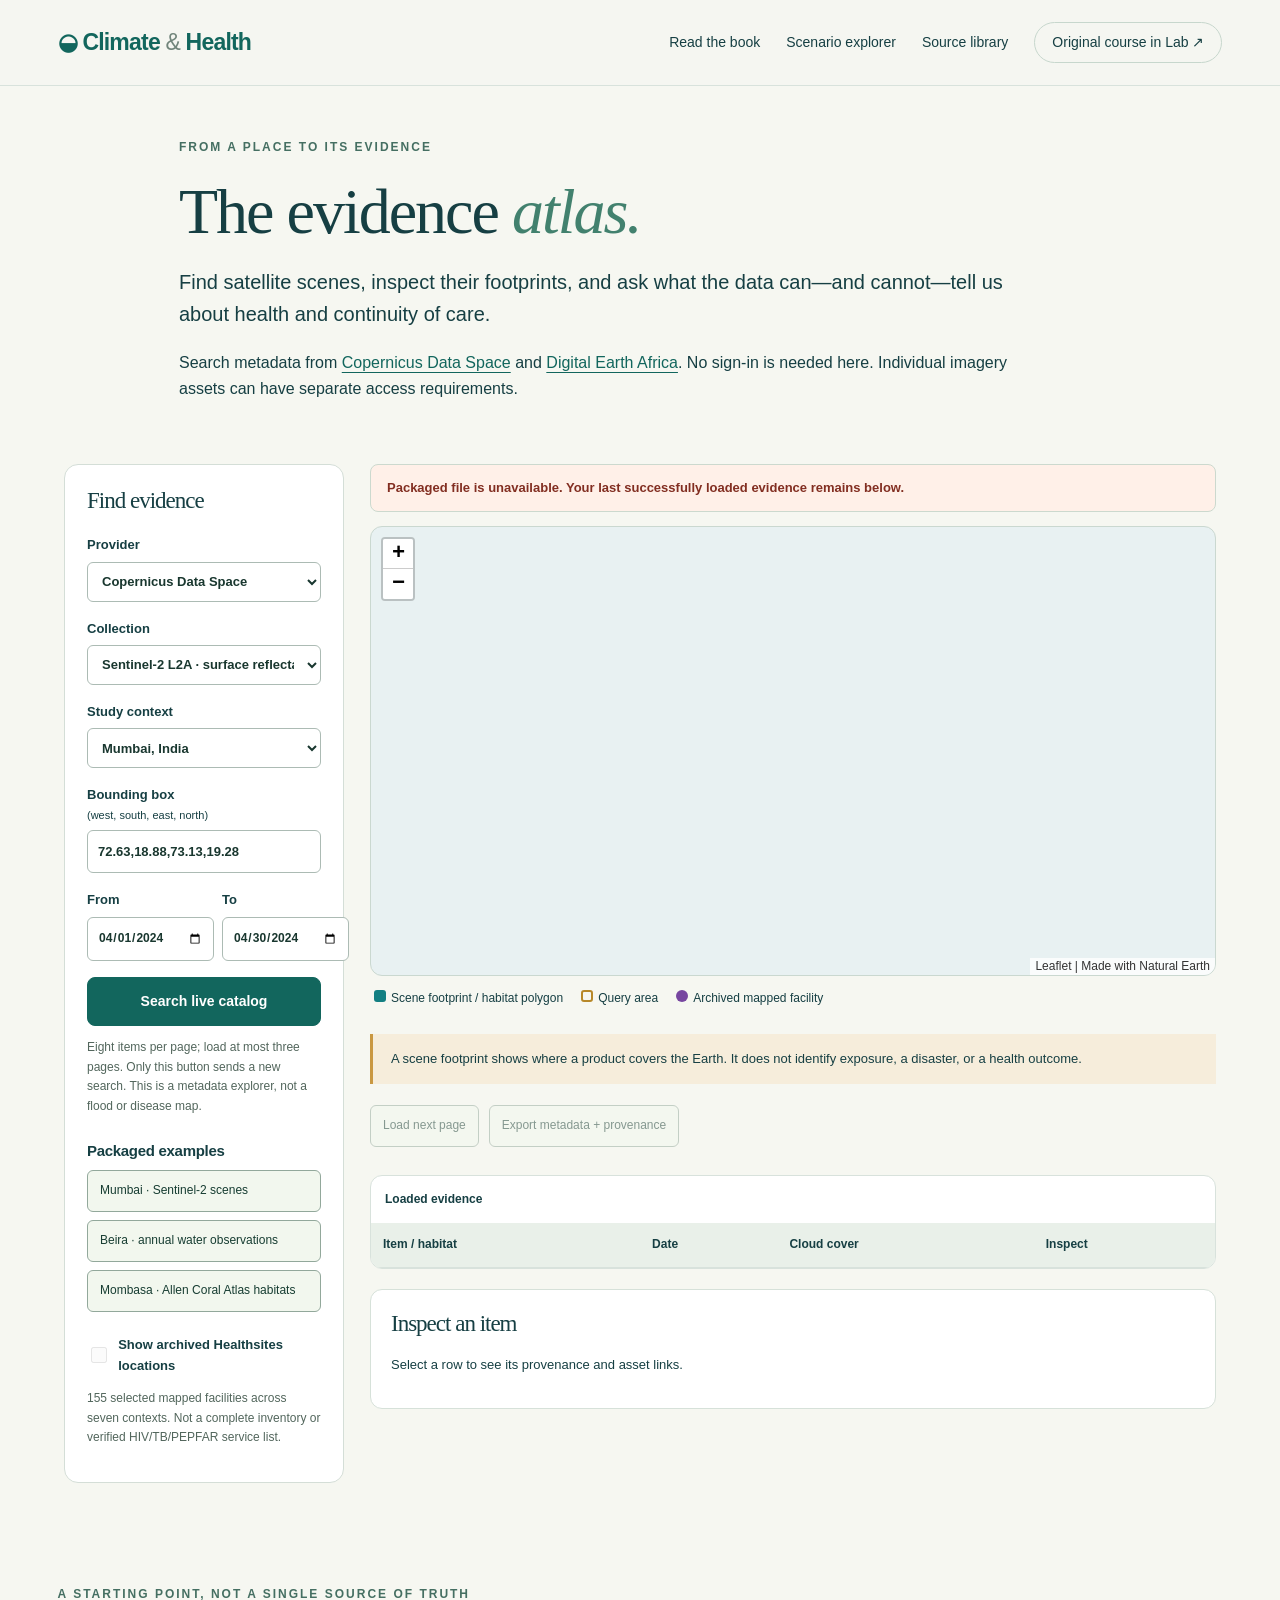
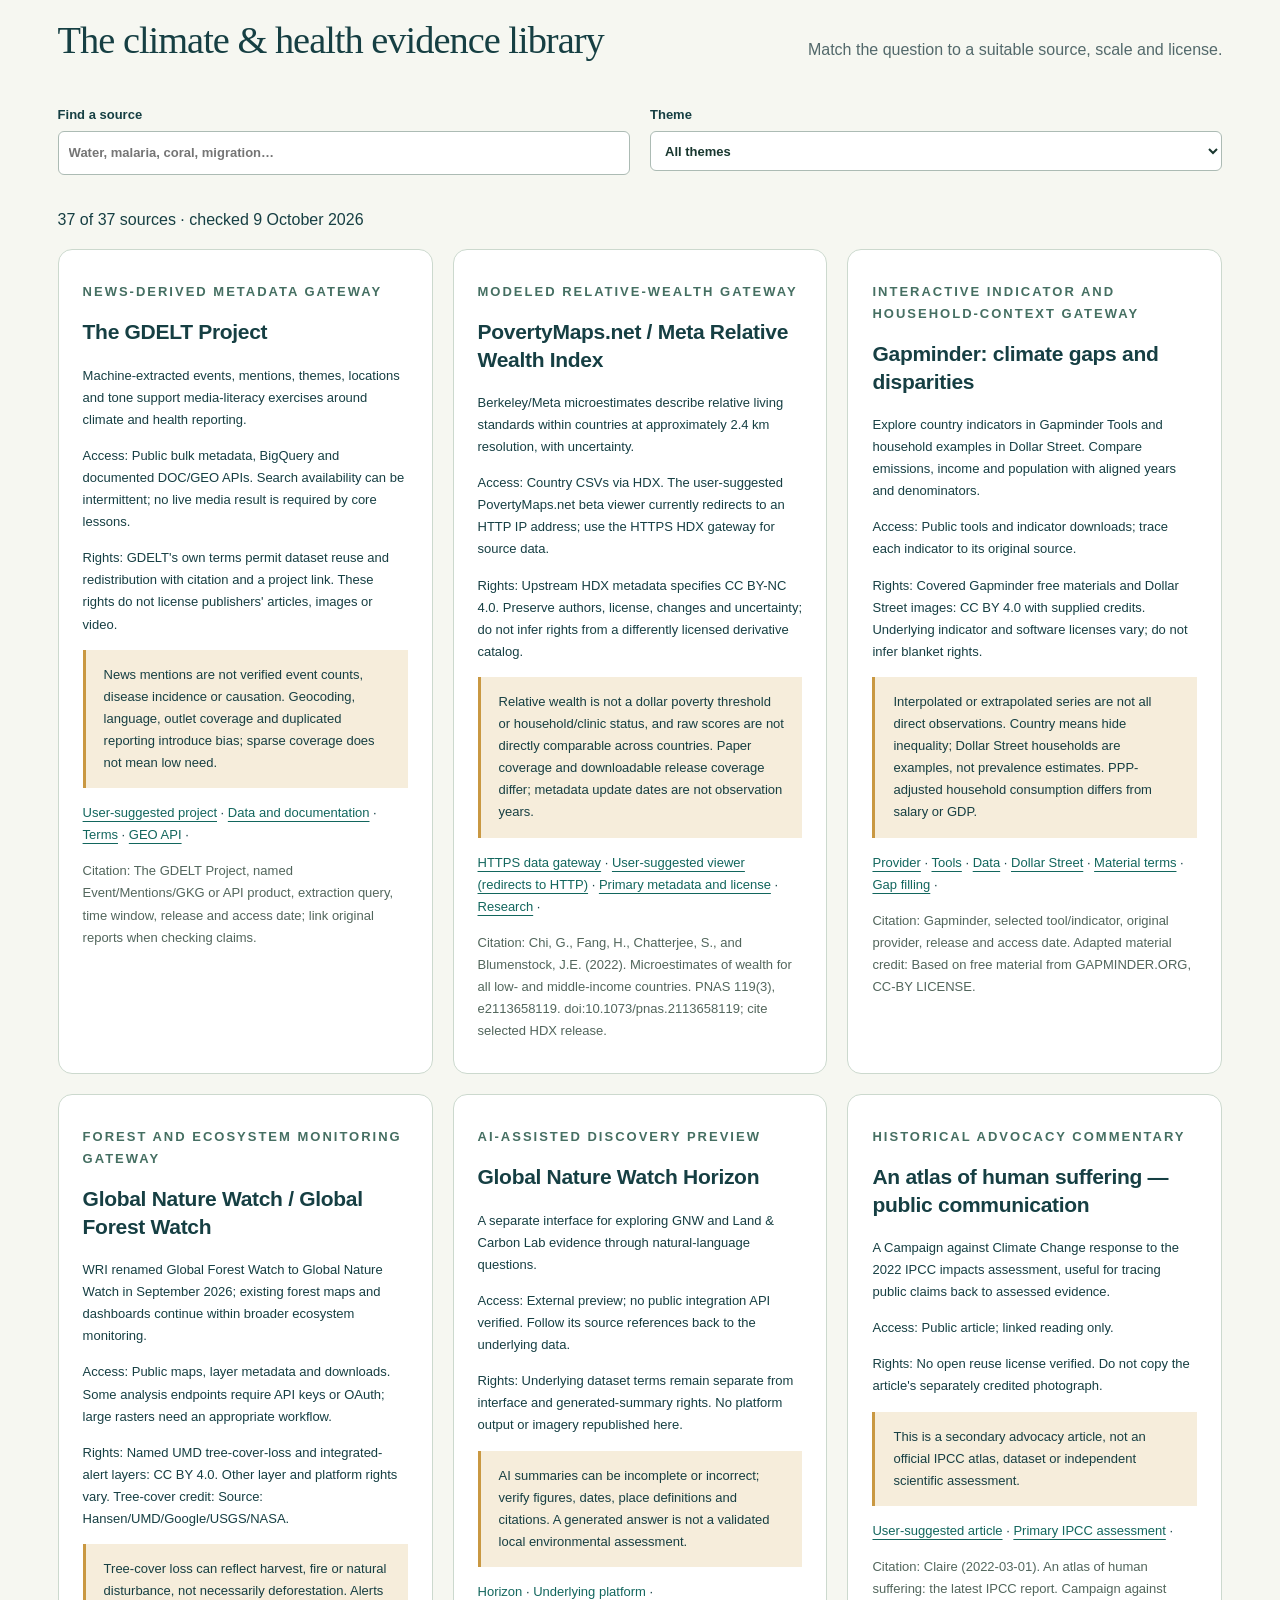
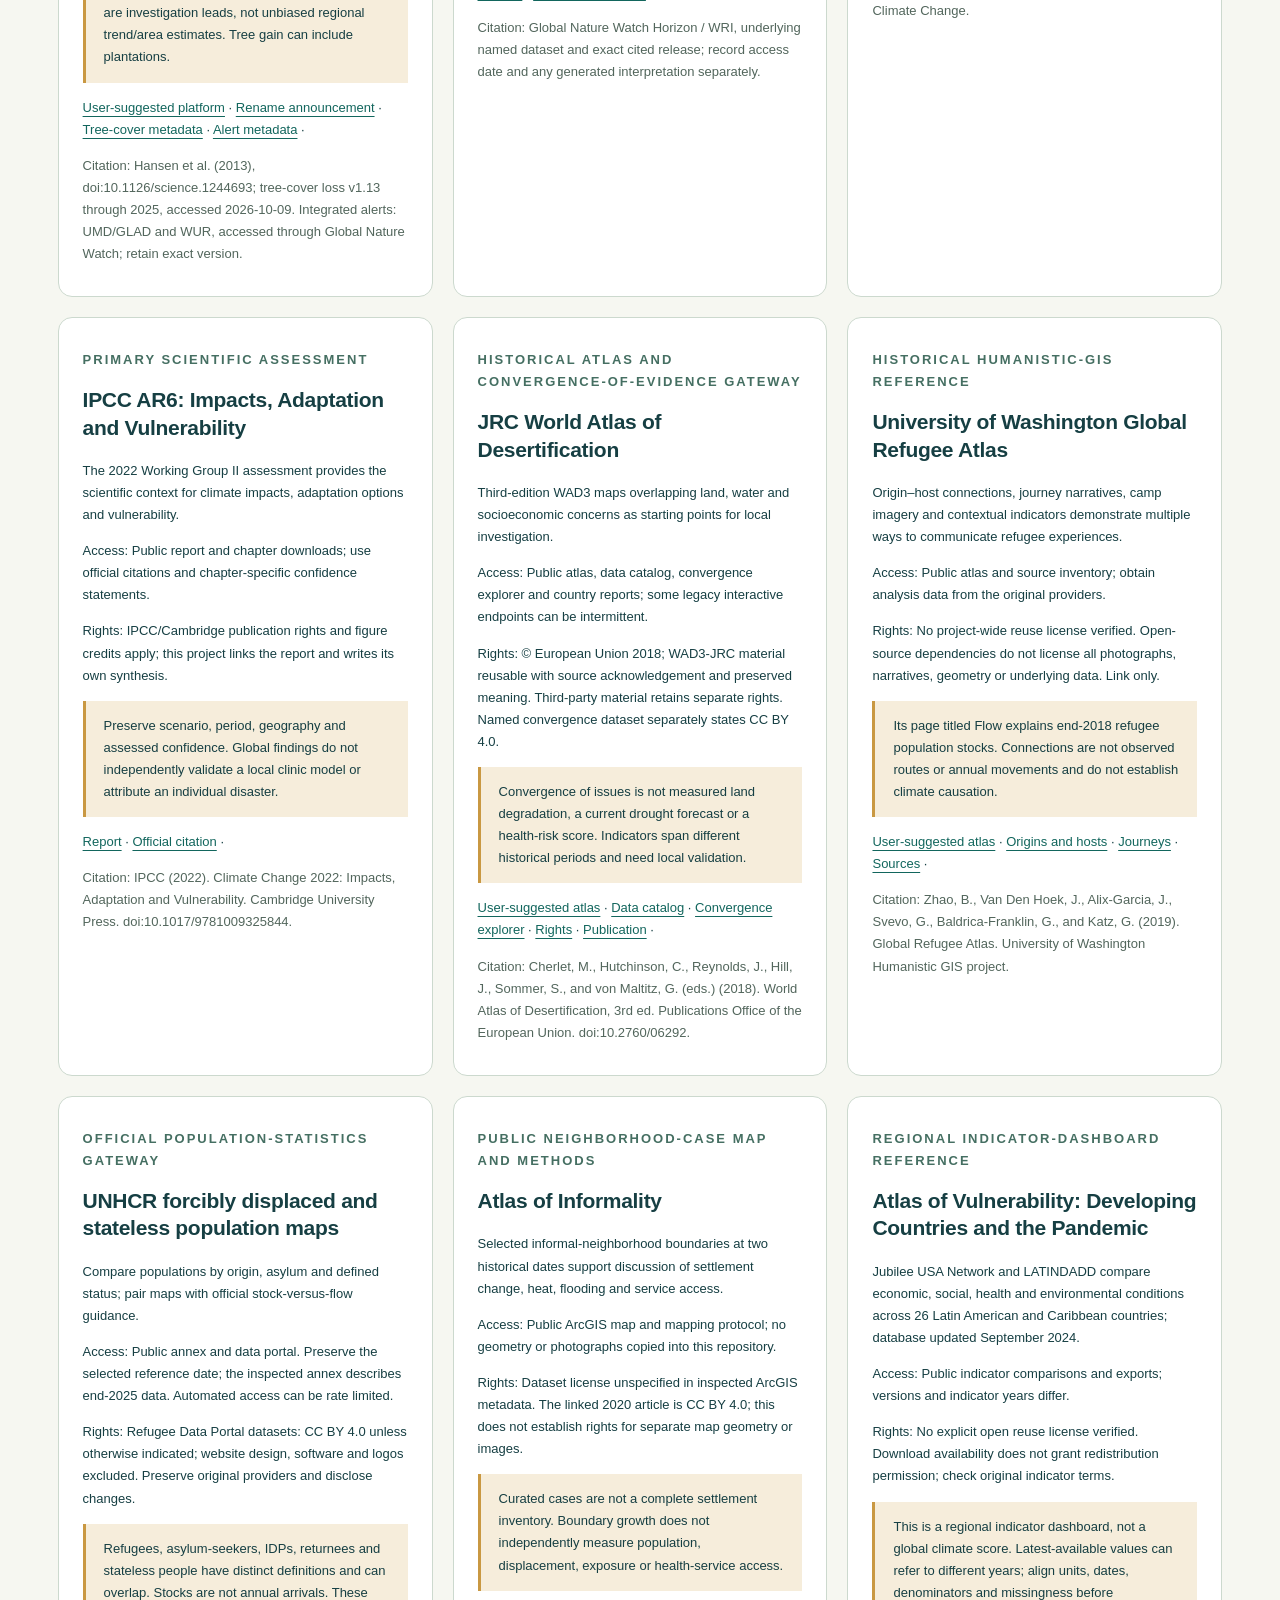
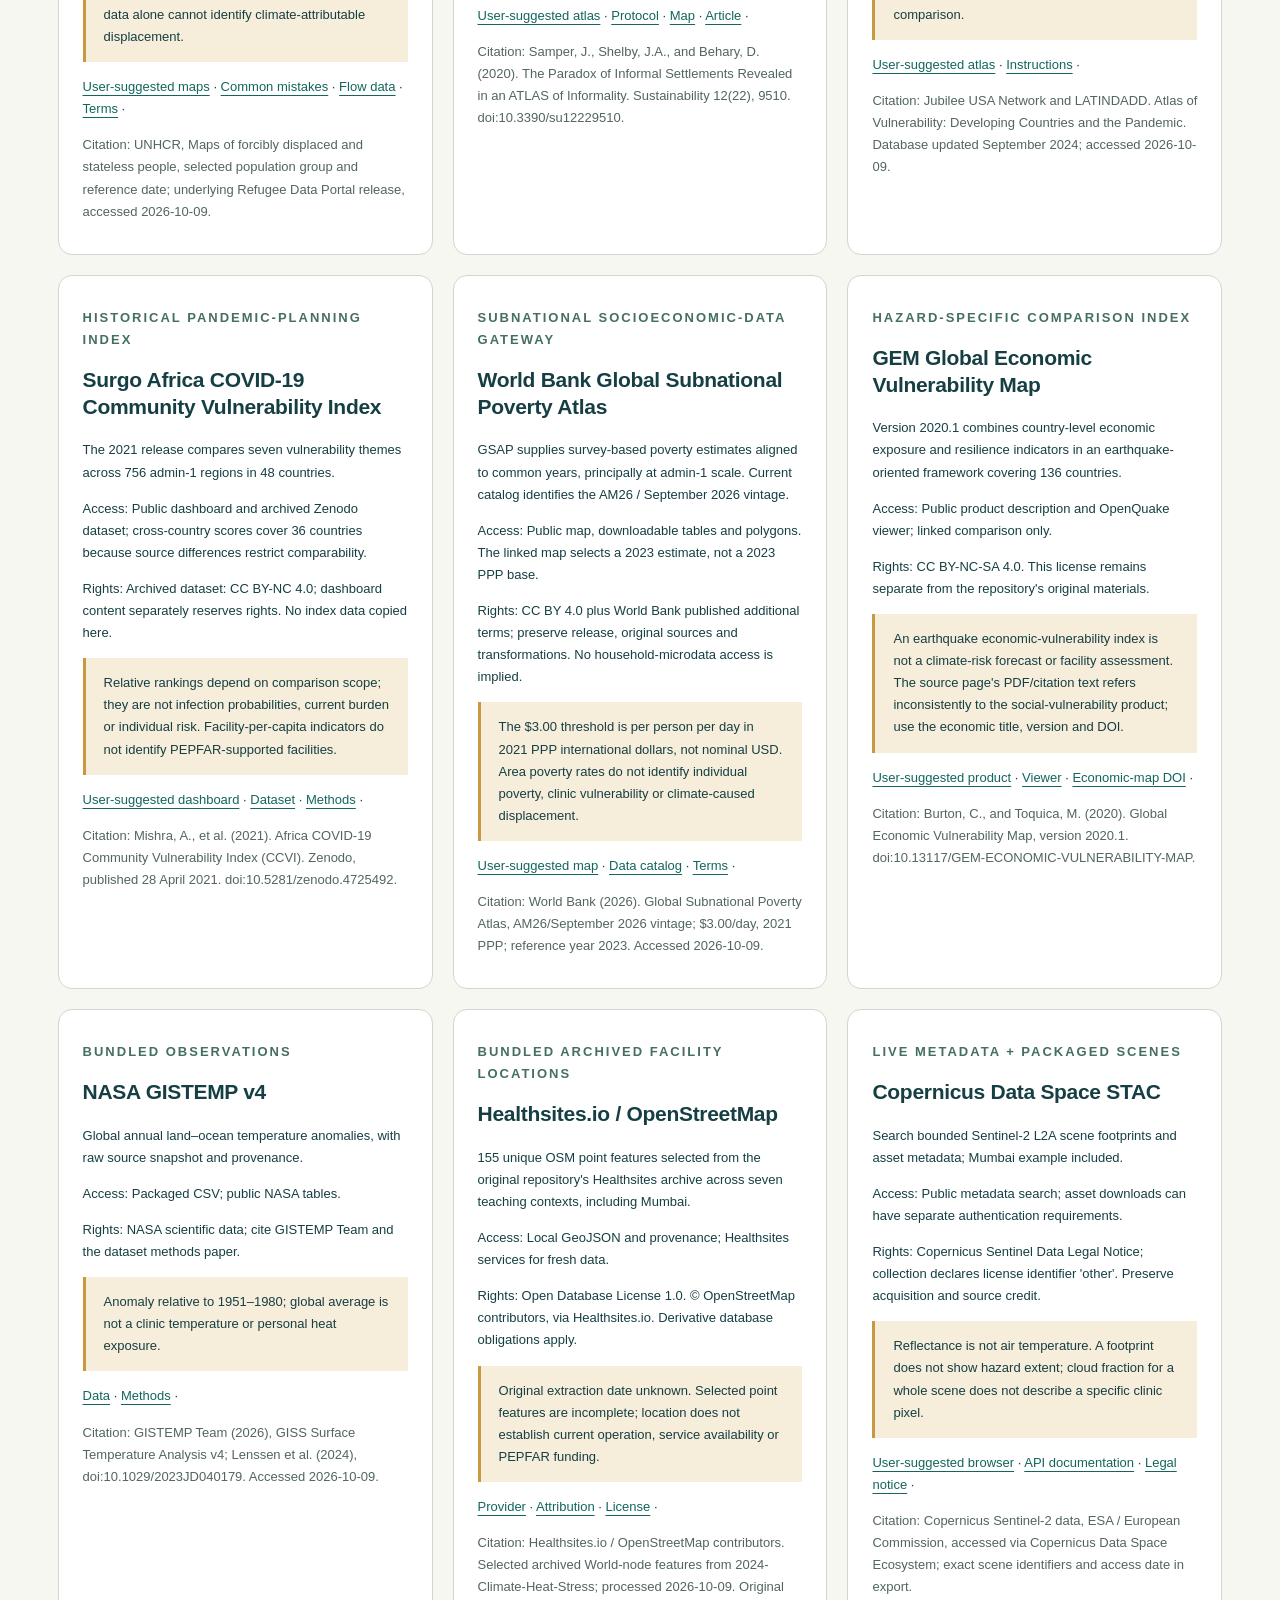
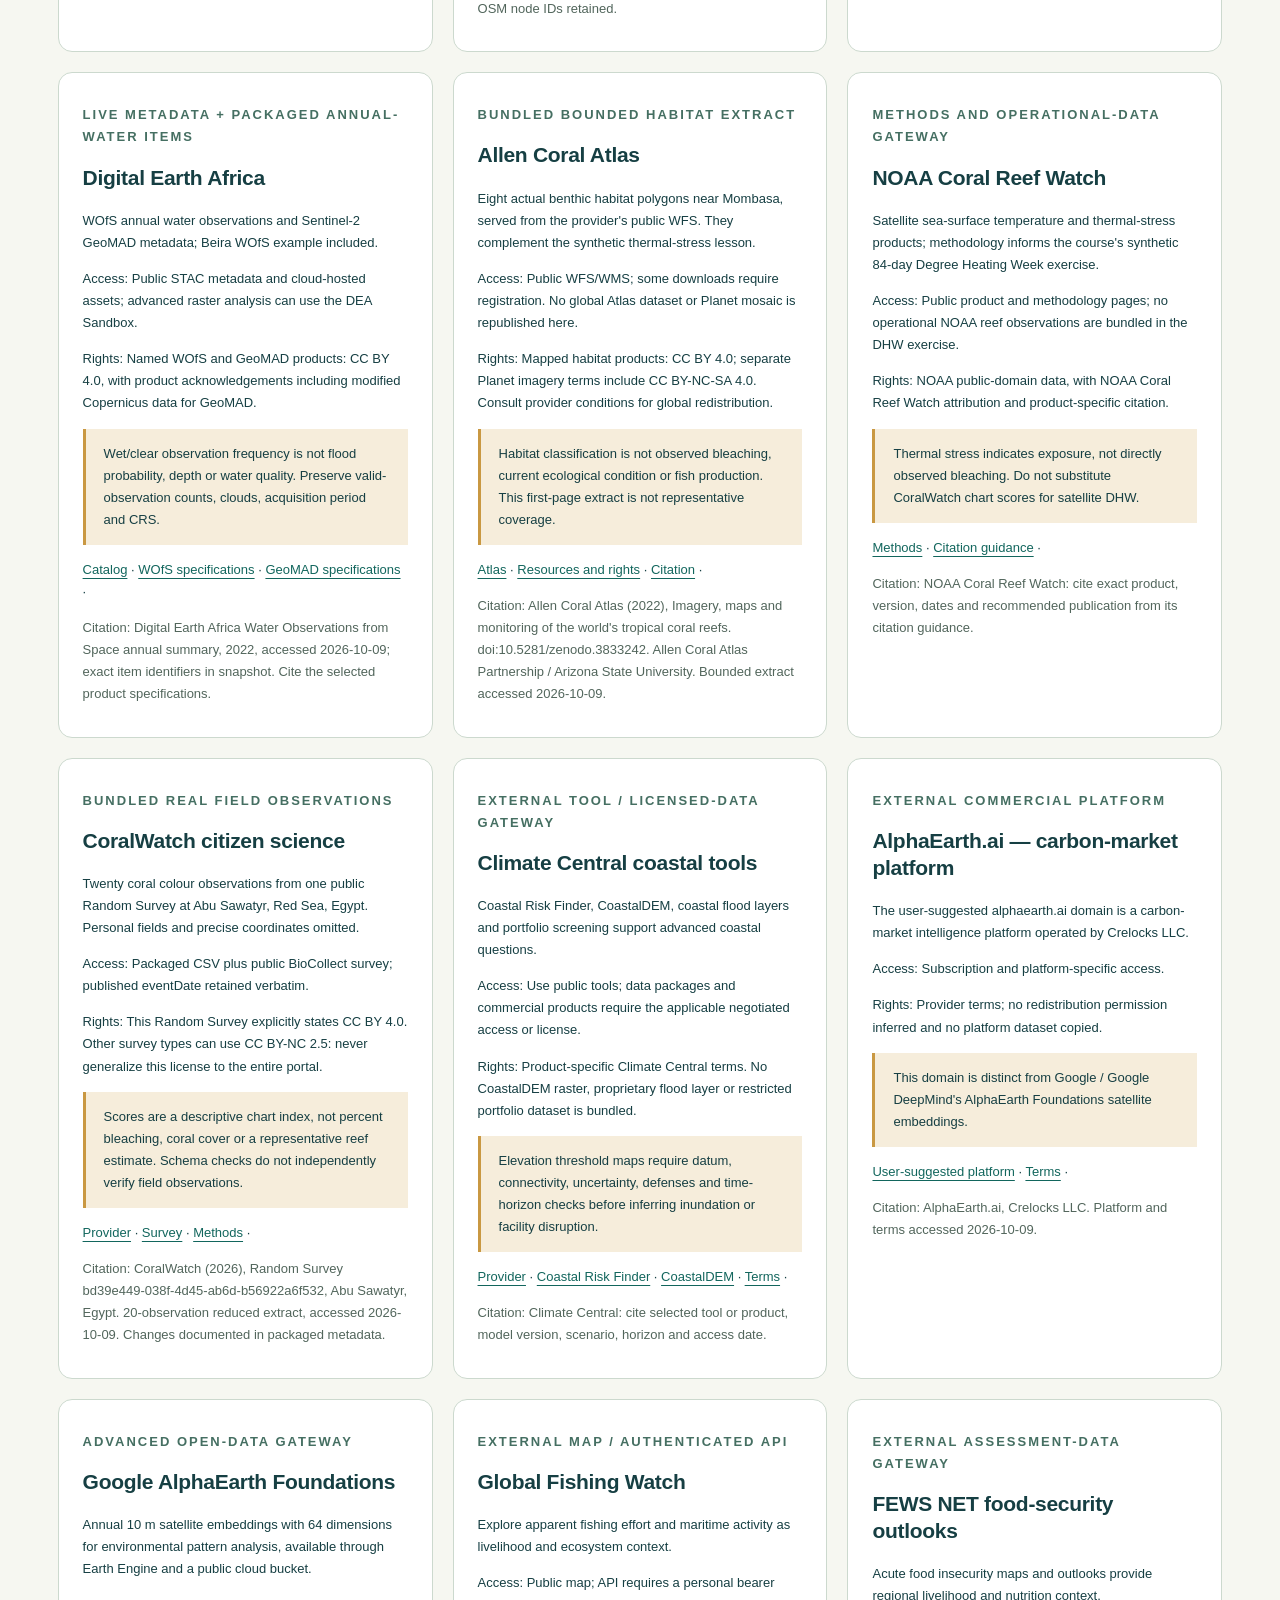
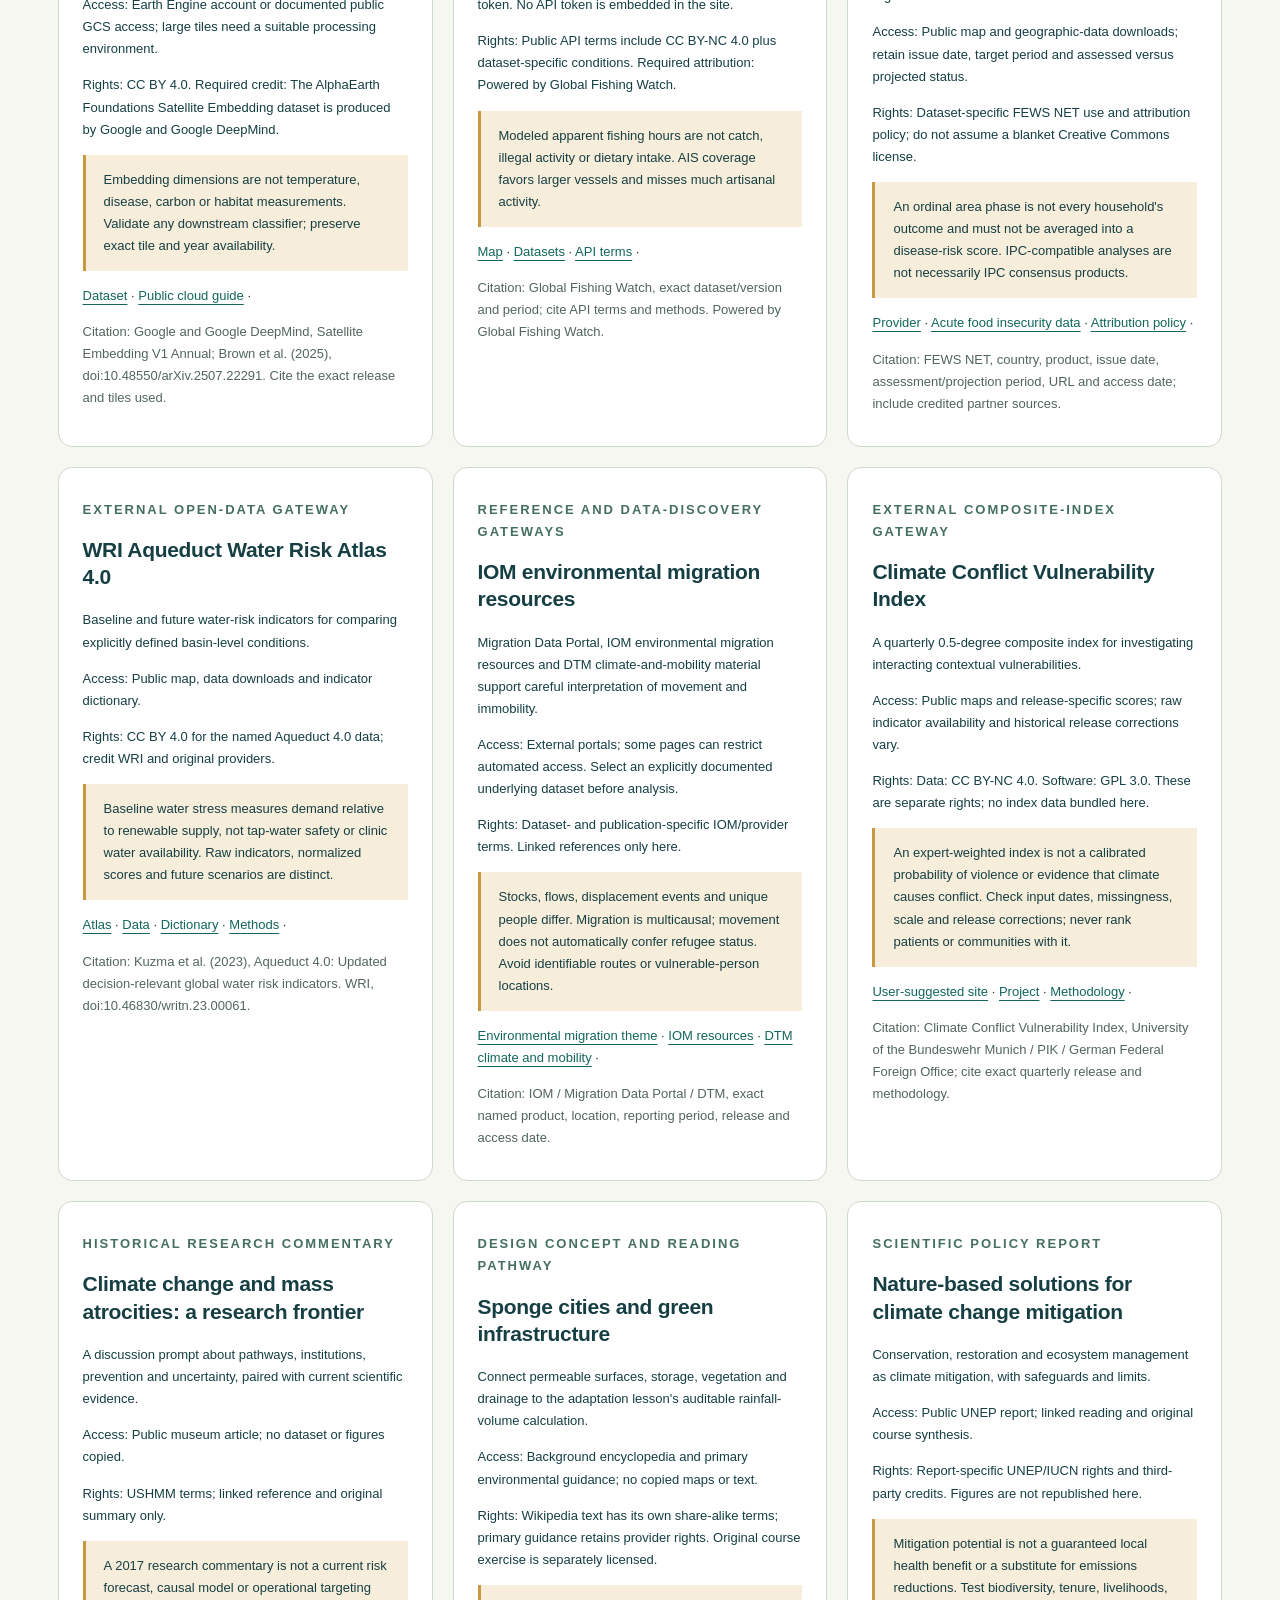
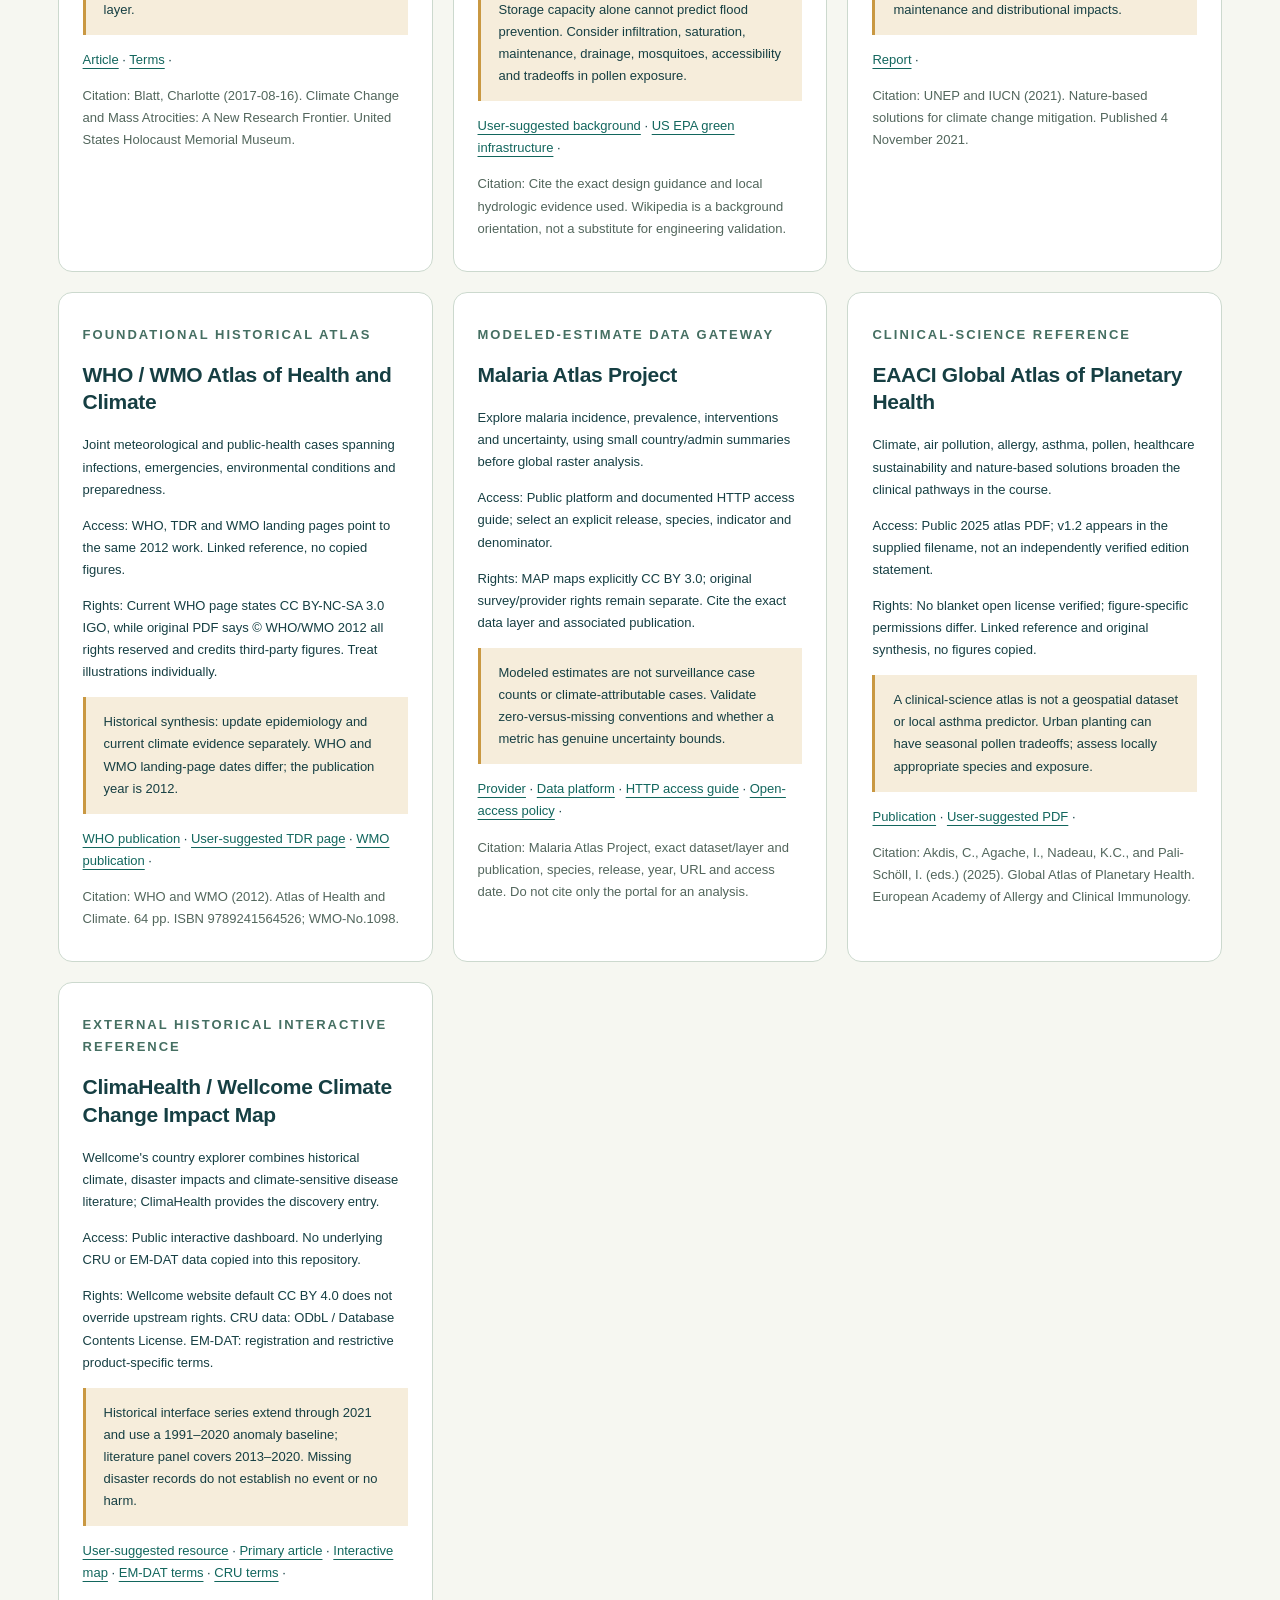
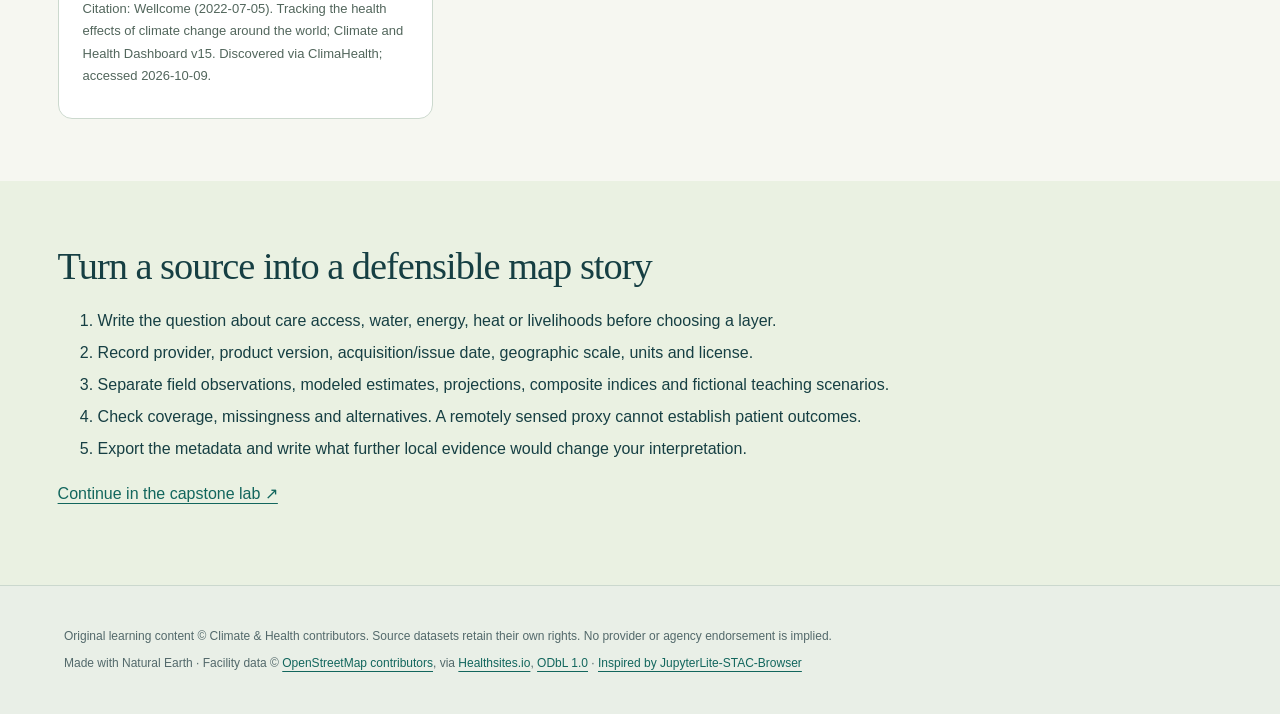
==== commit 248f9860: "feat: center climate health course on original notebooks" ====
--- a/web/stac/index.html
+++ b/web/stac/index.html
@@ -1,6 +1,6 @@
 <!doctype html>
 <html lang="en"><head><meta charset="utf-8"><meta name="viewport" content="width=device-width,initial-scale=1"><meta name="description" content="Discover Copernicus and Digital Earth Africa scene metadata, inspect real reef habitats, and explore a curated climate-health evidence library."><title>Evidence Atlas · Climate & Health</title><link rel="stylesheet" href="../site.css"><link rel="stylesheet" href="vendor/leaflet.css"><link rel="stylesheet" href="atlas.css"></head>
-<body><a class="skip" href="#main">Skip to content</a><header class="topbar"><a class="brand" href="../">◒ Climate <span>&</span> Health</a><nav aria-label="Main"><a href="../book/">Read the book</a><a href="../explore/">Scenario explorer</a><a href="#library">Source library</a><a class="nav-button" href="../lite/lab/index.html?path=notebooks/00_start_here.ipynb">Python lab ↗</a></nav></header>
+<body><a class="skip" href="#main">Skip to content</a><header class="topbar"><a class="brand" href="../">◒ Climate <span>&</span> Health</a><nav aria-label="Main"><a href="../book/">Read the book</a><a href="../explore/">Scenario explorer</a><a href="#library">Source library</a><a class="nav-button" href="../lite/lab/index.html?path=legacy/index.ipynb">Original course in Lab ↗</a></nav></header>
 <main id="main"><section class="atlas-intro"><p class="eyebrow">From a place to its evidence</p><h1>The evidence <em>atlas.</em></h1><p class="lede">Find satellite scenes, inspect their footprints, and ask what the data can—and cannot—tell us about health and continuity of care.</p><p>Search metadata from <a href="https://browser.stac.dataspace.copernicus.eu/" target="_blank" rel="noopener">Copernicus Data Space</a> and <a href="https://explorer.digitalearth.africa/" target="_blank" rel="noopener">Digital Earth Africa</a>. No sign-in is needed here. Individual imagery assets can have separate access requirements.</p></section>
 <section class="atlas-workspace" aria-label="Satellite metadata explorer"><form id="search-form" class="atlas-controls"><h2>Find evidence</h2>
 <label>Provider<select id="provider"><option value="copernicus">Copernicus Data Space</option><option value="dea">Digital Earth Africa</option></select></label>
